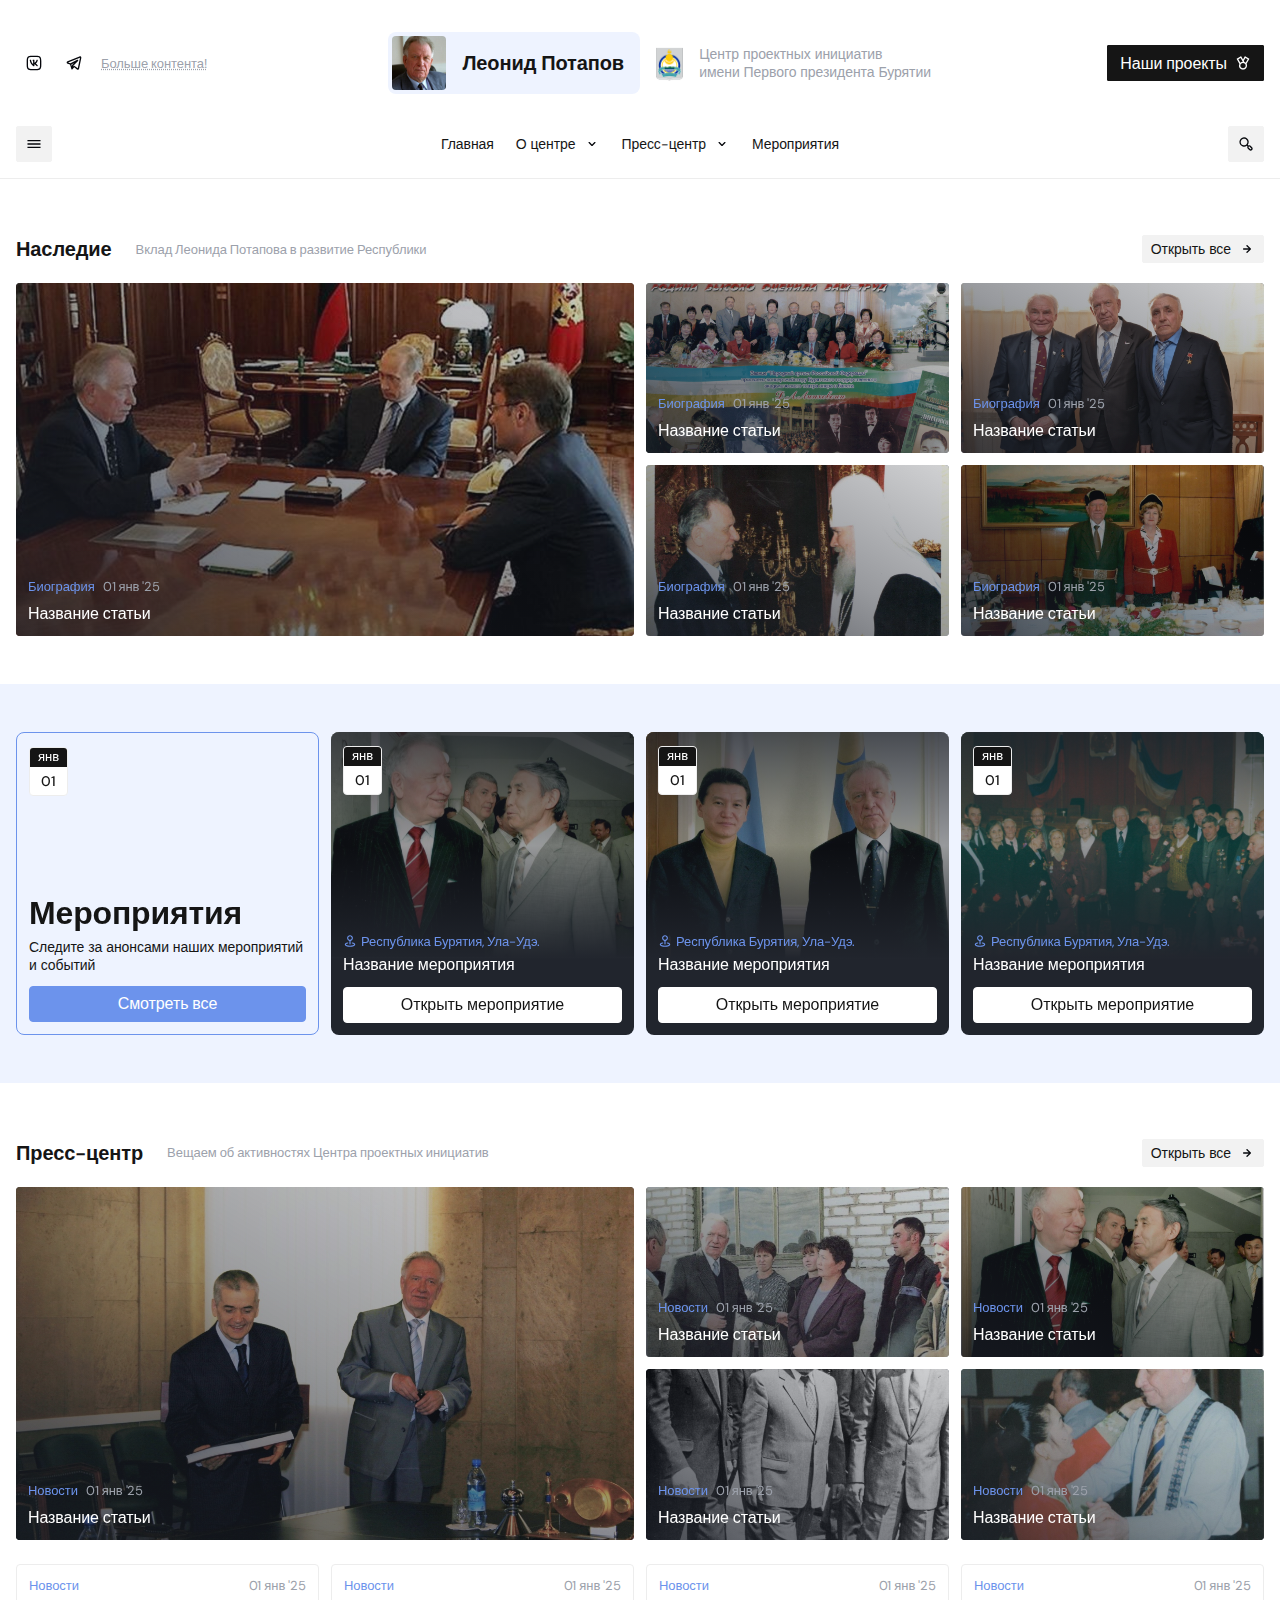
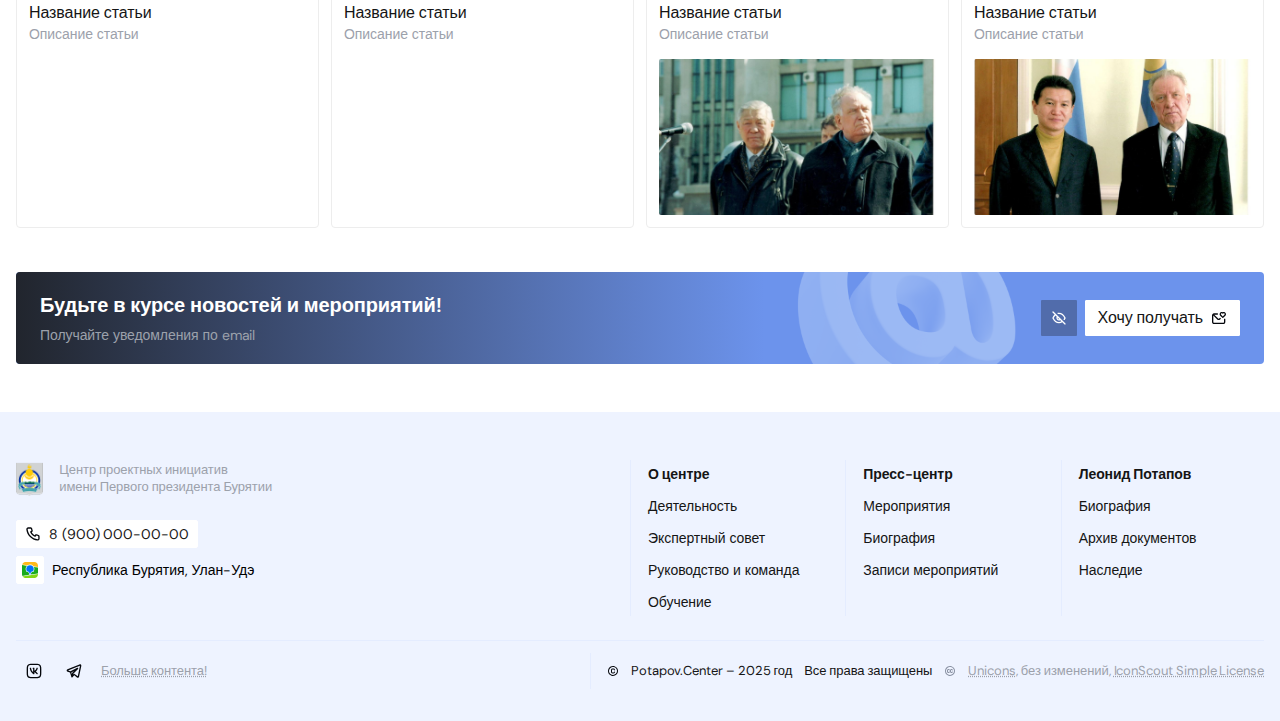
==== index.html @ 3d3df8d2 "Add all-events" ====
<!DOCTYPE html>
<html lang="ru">
<head>
	<meta charset="UTF-8">
	<meta name="viewport" content="width=device-width, initial-scale=1.0">
	<title>Potapov.center</title>

	<link rel="stylesheet" href="assets/css/root.css">
	<link rel="stylesheet" href="assets/css/normalize.css">
	<link rel="stylesheet" href="assets/css/ui.css">
	<link rel="stylesheet" href="assets/css/icons.css">
	<link rel="stylesheet" href="assets/css/header.css">
	<link rel="stylesheet" href="assets/css/footer.css">

	<link rel="stylesheet" href="assets/css/sections/article-cards.css">
	<link rel="stylesheet" href="assets/css/sections/event-cards.css">

	<link rel="preconnect" href="https://fonts.googleapis.com">
	<link rel="preconnect" href="https://fonts.gstatic.com" crossorigin>
	<link href="https://fonts.googleapis.com/css2?family=DM+Sans:ital,opsz,wght@0,9..40,100..1000;1,9..40,100..1000&display=swap" rel="stylesheet">
</head>
<body>
	<header class="main-header">
		<div class="main-header__content main-header-container">
			<div class="content-wrapper">
				<div class="social-buttons">
					<a href="#!" class="button is-style-transparent is-has-only-icon">
						<span class="icon" type="vk"></span>
					</a>
					<a href="#!" class="button is-style-transparent is-has-only-icon">
						<span class="icon" type="telegram"></span>
					</a>
					<a href="#!" class="button is-size-xs is-style-transparent social-buttons__more-content">Больше контента!</a>
				</div>
				<div class="main-logoes">
					<div class="main-logoes__potapov-block">
						<img src="./assets/images/res/avatar.jpg" alt="Леонид Потапов">
						<span>Леонид Потапов</span>
					</div>
					<img class="main-logoes__coat-buryatia" src="./assets/images/res/gerb-buryatia.png" alt="Герб Бурятии">
					<span class="main-logoes__site-name">Центр проектных инициатив<br/>имени Первого президента Бурятии</span>
				</div>
				<a href="#!" class="button is-style-accent">
					Наши проекты
					<span class="icon" type="award"></span>
				</a>
			</div>
		</div>
		<div class="main-header__nav main-header-container">
			<div class="content-wrapper">
				<div id="buttonToggleNav" class="button is-size-m is-style-secondary is-has-only-icon">
					<span class="icon" type="bars"></span>
					<span class="icon" type="multiply"></span>
				</div>
				<div class="main-nav">
					<nav>
						<ul class="main-nav__short-list">
							<li><a href="#!" class="button is-size-s is-style-transparent">Главная</a></li>
							<li>
								<a href="#!" class="button is-size-s is-style-transparent">О центре
									<span class="icon" type="down-arrow"></span>
								</a>
								<ul>
									<li><a href="#!" class="button is-size-s is-style-transparent">Деятельность</a></li>
									<li><a href="#!" class="button is-size-s is-style-transparent">История создания</a></li>
									<li><a href="#!" class="button is-size-s is-style-transparent">Экспертный совет</a></li>
									<li><a href="#!" class="button is-size-s is-style-transparent">Обучение</a></li>
								</ul>
							</li>
							<li>
								<a href="#!" class="button is-size-s is-style-transparent">Пресс-центр
									<span class="icon" type="down-arrow"></span>
								</a>
								<ul>
									<li><a href="#!" class="button is-size-s is-style-transparent">Мероприятия</a></li>
									<li><a href="#!" class="button is-size-s is-style-transparent">Биография</a></li>
									<li><a href="#!" class="button is-size-s is-style-transparent">Записи мероприятий</a></li>
								</ul>
							</li>
							<li><a href="#!" class="button is-size-s is-style-transparent">Мероприятия</a></li>
						</ul>
					</nav>
					<ul class="main-nav__full-list">
						<li><a href="#!" class="button is-size-s is-style-transparent">Главная</a></li>
						<li>
							<a href="#!" class="button is-size-s is-style-transparent">О центре</a>
							<ul>
								<li><a href="#!" class="button is-size-s is-style-transparent">Деятельность</a></li>
								<li><a href="#!" class="button is-size-s is-style-transparent">История создания</a></li>
								<li><a href="#!" class="button is-size-s is-style-transparent">Экспертный совет</a></li>
								<li><a href="#!" class="button is-size-s is-style-transparent">Обучение</a></li>
							</ul>
						</li>
						<li>
							<a href="#!" class="button is-size-s is-style-transparent">Пресс-центр</a>
							<ul>
								<li><a href="#!" class="button is-size-s is-style-transparent">Мероприятия</a></li>
								<li><a href="#!" class="button is-size-s is-style-transparent">Биография</a></li>
								<li><a href="#!" class="button is-size-s is-style-transparent">Записи мероприятий</a></li>
							</ul>
						</li>
						<li>
							<a href="#!" class="button is-size-s is-style-transparent">Леонид Потапов</a>
							<ul>
								<li><a href="#!" class="button is-size-s is-style-transparent">Биография</a></li>
								<li><a href="#!" class="button is-size-s is-style-transparent">Архив документов</a></li>
								<li><a href="#!" class="button is-size-s is-style-transparent">Наследие</a></li>
							</ul>
						</li>
				</div>
				<div class="button is-size-m is-style-secondary is-has-only-icon">
					<span class="icon" type="search"></span>
				</div>
			</div>
		</div>
	</header>
	<section class="section is-has-heading">
		<div class="content-wrapper">
			<div class="headings-block">
				<h2 class="text-heading">Наследие</h2>
				<div class="headings-block__subheadings">
					<span class="text-label is-size-xs">Вклад Леонида Потапова в развитие Республики</span>
				</div>
				<a href="#!" class="button is-style-secondary is-size-s">
					Открыть все
					<div class="icon" type="right-arrow"></div>
				</a>
			</div>
			<div class="article-cards-grid is-block-pinned">
				<div class="article-card is-style-pinned has-scale-animation">
					<img src="assets/images/examples/image001.jpg" class="article-card__cover" alt="example image">
					<div class="article-card__meta-data">
						<ul class="article-card__categories">
							<li><a href="#!" class="text-link">Биография</a></li>
						</ul>
						<time datetime="2025-01-01" class="text-label is-size-xs">01 янв '25</time>
					</div>
					<h3 class="article-card__heading"><a href="#!">Название статьи</a></h3>
				</div>
				<div class="article-card is-style-pinned has-scale-animation">
					<img src="assets/images/examples/image025.jpg" class="article-card__cover" alt="example image">
					<div class="article-card__meta-data">
						<ul class="article-card__categories">
							<li><a href="#!" class="text-link">Биография</a></li>
						</ul>
						<time datetime="2025-01-01" class="text-label is-size-xs">01 янв '25</time>
					</div>
					<h3 class="article-card__heading"><a href="#!">Название статьи</a></h3>
				</div>
				<div class="article-card is-style-pinned has-scale-animation">
					<img src="assets/images/examples/image013.jpg" class="article-card__cover" alt="example image">
					<div class="article-card__meta-data">
						<ul class="article-card__categories">
							<li><a href="#!" class="text-link">Биография</a></li>
						</ul>
						<time datetime="2025-01-01" class="text-label is-size-xs">01 янв '25</time>
					</div>
					<h3 class="article-card__heading"><a href="#!">Название статьи</a></h3>
				</div>
				<div class="article-card is-style-pinned has-scale-animation">
					<img src="assets/images/examples/image003.jpg" class="article-card__cover" alt="example image">
					<div class="article-card__meta-data">
						<ul class="article-card__categories">
							<li><a href="#!" class="text-link">Биография</a></li>
						</ul>
						<time datetime="2025-01-01" class="text-label is-size-xs">01 янв '25</time>
					</div>
					<h3 class="article-card__heading"><a href="#!">Название статьи</a></h3>
				</div>
				<div class="article-card is-style-pinned has-scale-animation">
					<img src="assets/images/examples/image007.jpg" class="article-card__cover" alt="example image">
					<div class="article-card__meta-data">
						<ul class="article-card__categories">
							<li><a href="#!" class="text-link">Биография</a></li>
						</ul>
						<time datetime="2025-01-01" class="text-label is-size-xs">01 янв '25</time>
					</div>
					<h3 class="article-card__heading"><a href="#!">Название статьи</a></h3>
				</div>
			</div>
		</div>
	</section>
	<section id="event-cards" class="section is-color-hilight">
		<div class="content-wrapper">
			<a href="#!" class="event-card is-all-events-card has-scale-animation">
				<div class="event-card__header">
					<div class="event-card__calender">
						<div class="event-card-calender__mounth">янв</div>
						<div class="event-card-calender__day-block">
							<span class="event-card-calender__day">01</span>
							<!-- <div class="event-card-calender__year">2024</div> -->
						</div>
					</div>
				</div>
				<div class="event-card__description">
					<h3 class="event-card__heading">Мероприятия</h3>
					<span class="text-label">Следите за анонсами наших мероприятий и событий</span>
				</div>
				<span class="button is-style-accent-hightlight">Смотреть все</span>
			</a>
			<a href="#!" class="event-card has-scale-animation">
				<div class="event-card__header">
					<div class="event-card__calender">
						<div class="event-card-calender__mounth">янв</div>
						<div class="event-card-calender__day-block">
							<span class="event-card-calender__day">01</span>
							<!-- <div class="event-card-calender__year">2024</div> -->
						</div>
					</div>
				</div>
				<div class="event-card__description">
					<div class="event-card__status">
						<span class="icon is-color-blue" type="location"></span>
						<span class="text-link is-no-hover">Республика Бурятия, Ула-Удэ.</span>
					</div>
					<h3 class="event-card__heading">Название мероприятия</h3>
				</div>
				<span class="button">Открыть мероприятие</span>
				<img src="assets/images/examples/image017.jpg" alt="" class="event-card__cover">
			</a>
			<a href="#!" class="event-card has-scale-animation">
				<div class="event-card__header">
					<div class="event-card__calender">
						<div class="event-card-calender__mounth">янв</div>
						<div class="event-card-calender__day-block">
							<span class="event-card-calender__day">01</span>
							<!-- <div class="event-card-calender__year">2024</div> -->
						</div>
					</div>
				</div>
				<div class="event-card__description">
					<div class="event-card__status">
						<span class="icon is-color-blue" type="location"></span>
						<span class="text-link is-no-hover">Республика Бурятия, Ула-Удэ.</span>
					</div>
					<h3 class="event-card__heading">Название мероприятия</h3>
				</div>
				<span class="button">Открыть мероприятие</span>
				<img src="assets/images/examples/image023.jpg" alt="" class="event-card__cover">
			</a>
			<a href="#!" class="event-card has-scale-animation">
				<div class="event-card__header">
					<div class="event-card__calender">
						<div class="event-card-calender__mounth">янв</div>
						<div class="event-card-calender__day-block">
							<span class="event-card-calender__day">01</span>
							<!-- <div class="event-card-calender__year">2024</div> -->
						</div>
					</div>
				</div>
				<div class="event-card__description">
					<div class="event-card__status">
						<span class="icon is-color-blue" type="location"></span>
						<span class="text-link is-no-hover">Республика Бурятия, Ула-Удэ.</span>
					</div>
					<h3 class="event-card__heading">Название мероприятия</h3>
				</div>
				<span class="button">Открыть мероприятие</span>
				<img src="assets/images/examples/image019.jpg" alt="" class="event-card__cover">
			</a>
		</div>
	</section>
	<section class="section is-has-heading">
		<div class="content-wrapper">
			<div class="headings-block">
				<h2 class="text-heading">Пресс-центр</h2>
				<div class="headings-block__subheadings">
					<span class="text-label is-size-xs">Вещаем об активностях Центра проектных инициатив</span>
				</div>
				<a href="#!" class="button is-style-secondary is-size-s">
					Открыть все
					<div class="icon" type="right-arrow"></div>
				</a>
			</div>
			<div class="article-cards-grid is-block-pinned">
				<div class="article-card is-style-pinned has-scale-animation">
					<img src="assets/images/examples/image009.jpg" class="article-card__cover" alt="example image">
					<div class="article-card__meta-data">
						<ul class="article-card__categories">
							<li><a href="#!" class="text-link">Новости</a></li>
						</ul>
						<time datetime="2025-01-01" class="text-label is-size-xs">01 янв '25</time>
					</div>
					<h3 class="article-card__heading"><a href="#!">Название статьи</a></h3>
				</div>
				<div class="article-card is-style-pinned has-scale-animation">
					<img src="assets/images/examples/image035.jpg" class="article-card__cover" alt="example image">
					<div class="article-card__meta-data">
						<ul class="article-card__categories">
							<li><a href="#!" class="text-link">Новости</a></li>
						</ul>
						<time datetime="2025-01-01" class="text-label is-size-xs">01 янв '25</time>
					</div>
					<h3 class="article-card__heading"><a href="#!">Название статьи</a></h3>
				</div>
				<div class="article-card is-style-pinned has-scale-animation">
					<img src="assets/images/examples/image017.jpg" class="article-card__cover" alt="example image">
					<div class="article-card__meta-data">
						<ul class="article-card__categories">
							<li><a href="#!" class="text-link">Новости</a></li>
						</ul>
						<time datetime="2025-01-01" class="text-label is-size-xs">01 янв '25</time>
					</div>
					<h3 class="article-card__heading"><a href="#!">Название статьи</a></h3>
				</div>
				<div class="article-card is-style-pinned has-scale-animation">
					<img src="assets/images/examples/image045.jpg" class="article-card__cover" alt="example image">
					<div class="article-card__meta-data">
						<ul class="article-card__categories">
							<li><a href="#!" class="text-link">Новости</a></li>
						</ul>
						<time datetime="2025-01-01" class="text-label is-size-xs">01 янв '25</time>
					</div>
					<h3 class="article-card__heading"><a href="#!">Название статьи</a></h3>
				</div>
				<div class="article-card is-style-pinned has-scale-animation">
					<img src="assets/images/examples/image037.jpg" class="article-card__cover" alt="example image">
					<div class="article-card__meta-data">
						<ul class="article-card__categories">
							<li><a href="#!" class="text-link">Новости</a></li>
						</ul>
						<time datetime="2025-01-01" class="text-label is-size-xs">01 янв '25</time>
					</div>
					<h3 class="article-card__heading"><a href="#!">Название статьи</a></h3>
				</div>
			</div>
			<div class="article-cards-grid is-block-other">
				<div class="article-card has-scale-animation">
					<div class="article-card__meta-data">
						<ul class="article-card__categories">
							<li><a href="#!" class="text-link">Новости</a></li>
						</ul>
						<time datetime="2025-01-01" class="text-label is-size-xs">01 янв '25</time>
					</div>
					<div class="article-card__description-block">
						<h3 class="article-card__heading"><a href="#!">Название статьи</a></h3>
						<p class="text-label">Описание статьи</p>
					</div>
				</div>
				<div class="article-card has-scale-animation">
					<div class="article-card__meta-data">
						<ul class="article-card__categories">
							<li><a href="#!" class="text-link">Новости</a></li>
						</ul>
						<time datetime="2025-01-01" class="text-label is-size-xs">01 янв '25</time>
					</div>
					<div class="article-card__description-block">
						<h3 class="article-card__heading"><a href="#!">Название статьи</a></h3>
						<p class="text-label">Описание статьи</p>
					</div>
				</div>
				<div class="article-card has-scale-animation">
					<div class="article-card__meta-data">
						<ul class="article-card__categories">
							<li><a href="#!" class="text-link">Новости</a></li>
						</ul>
						<time datetime="2025-01-01" class="text-label is-size-xs">01 янв '25</time>
					</div>
					<div class="article-card__description-block">
						<h3 class="article-card__heading"><a href="#!">Название статьи</a></h3>
						<p class="text-label">Описание статьи</p>
					</div>
					<img src="assets/images/examples/image016.jpg" class="article-card__cover" alt="example image">
				</div>
				<div class="article-card has-scale-animation">
					<div class="article-card__meta-data">
						<ul class="article-card__categories">
							<li><a href="#!" class="text-link">Новости</a></li>
						</ul>
						<time datetime="2025-01-01" class="text-label is-size-xs">01 янв '25</time>
					</div>
					<div class="article-card__description-block">
						<h3 class="article-card__heading"><a href="#!">Название статьи</a></h3>
						<p class="text-label">Описание статьи</p>
					</div>
					<img src="assets/images/examples/image023.jpg" class="article-card__cover" alt="example image">
				</div>
			</div>
			<div class="mailing-block">
				<div class="mailing-block__description">
					<span class="text-heading">Будьте в курсе новостей и мероприятий!</span>
					<span class="text-label">Получайте уведомления по email</span>
				</div>
				<div class="mailing-block__buttons-list">
					<div id="buttonHideMailingBlock" class="button is-style-oncolored is-has-only-icon">
						<span class="icon" type="eye-slash"></span>
					</div>
					<a href="#1" class="button">
						Хочу получать
						<span class="icon" type="like-mail"></span>
					</a>
				</div>
			</div>
		</div>
	</section>
	<footer class="main-footer">
		<div class="content-wrapper">
			<div class="main-footer__content">
				<div class="main-footer-content__about">
					<div class="main-logoes">
						<img class="main-logoes__coat-buryatia" src="./assets/images/res/gerb-buryatia.png" alt="Герб Бурятии">
						<span class="main-logoes__site-name">Центр проектных инициатив<br/>имени Первого президента Бурятии</span>
					</div>
					<div class="main-footer__contacts">
						<a href="tel:+79000000000" class="button is-size-s">
							<span class="icon" type="call"></span>
							8 (900) 000-00-00
						</a>
						<div class="main-footer-contacts__place">
							<a href="#!" class="button is-size-s is-has-only-icon">
								<span class="icon is-not-colored" type="2gis"></span>
							</a>
							<span>Республика Бурятия, Улан-Удэ</span>
						</div>
					</div>
				</div>
				<ul class="main-nav__full-list">
					<li>
						<a href="#!" class="button is-size-s is-style-transparent">О центре</a>
						<ul>
							<li><a href="#!" class="button is-size-s is-style-transparent">Деятельность</a></li>
							<li><a href="#!" class="button is-size-s is-style-transparent">Экспертный совет</a></li>
							<li><a href="#!" class="button is-size-s is-style-transparent">Руководство и команда</a></li>
							<li><a href="#!" class="button is-size-s is-style-transparent">Обучение</a></li>
						</ul>
					</li>
					<li>
						<a href="#!" class="button is-size-s is-style-transparent">Пресс-центр</a>
						<ul>
							<li><a href="#!" class="button is-size-s is-style-transparent">Мероприятия</a></li>
							<li><a href="#!" class="button is-size-s is-style-transparent">Биография</a></li>
							<li><a href="#!" class="button is-size-s is-style-transparent">Записи мероприятий</a></li>
						</ul>
					</li>
					<li>
						<a href="#!" class="button is-size-s is-style-transparent">Леонид Потапов</a>
						<ul>
							<li><a href="#!" class="button is-size-s is-style-transparent">Биография</a></li>
							<li><a href="#!" class="button is-size-s is-style-transparent">Архив документов</a></li>
							<li><a href="#!" class="button is-size-s is-style-transparent">Наследие</a></li>
						</ul>
					</li>
				</ul>
			</div>
			<div class="main-footer__copyright">
				<div class="social-buttons">
					<a href="#!" class="button is-style-transparent is-has-only-icon">
						<span class="icon" type="vk"></span>
					</a>
					<a href="#!" class="button is-style-transparent is-has-only-icon">
						<span class="icon" type="telegram"></span>
					</a>
					<a href="#!" class="button is-size-xs is-style-transparent social-buttons__more-content">Больше контента!</a>
				</div>
				<div class="copyright">
					<span class="icon" type="copyright"></span>
					<span class="copyright__label">Potapov.Center – 2025 год</span>
					<span class="copyright__label">Все права защищены</span>
					<span class="icon is-color-grey" type="creative-commons"></span>
					<p class="copyright__label is-color-grey"><a href="https://iconscout.com/unicons/free-line-icons" target="_blank">Unicons</a>, без изменений, <a href="https://iconscout.com/licenses#simple_license" target="_blank">IconScout Simple License</a></p>
				</div>
			</div>
		</div>
	</footer>

	<script src="assets/js/main-nav.js"></script>
</body>
</html>
---- assets/css/root.css ----
:root {

	/* Размеры и отступы */

	--font-name: "DM Sans", sans-serif;
	--font-letter-spacing: -0.005em;
	--font-size-content-xs: 13px;
	--font-size-content-s: 14px;
	--font-size-content-m: 15px;
	--font-size-content-l: 16px;
	--font-size-heading-s: 20px;
	--font-size-heading-m: 24px;
	--font-size-heading-l: 32px;

	--header-height: 178px;
	--spacing-block: 48px;
	--spacing-article: 16px;

	--max-width-content-wrapper: 1280px;
	--content-area-padding: 16px;
	--column-count: 12;
	--space-column-gap: 12px;
	--space-column-plus-gap: calc((var(--max-width-content-wrapper) + var(--space-column-gap)) / var(--column-count));
	--space-column: calc(var(--space-column-plus-gap) - var(--space-column-gap));
	--space-column-2: calc((var(--space-column-plus-gap)) * 2 - var(--space-column-gap));
	--space-column-3: calc((var(--space-column-plus-gap)) * 3 - var(--space-column-gap));
	--space-column-4: calc((var(--space-column-plus-gap)) * 4 - var(--space-column-gap));
	--space-column-6: calc((var(--space-column-plus-gap)) * 6 - var(--space-column-gap));

	--border-radius-button-s: 1px;
	--border-radius-button-m: 2px;
	--border-radius-card-s: 4px;
	--border-radius-card-m: 8px;
	--border-radius-card-l: 16px;

	/* Цвета */

	--color-elem-primary: #151515;
	--color-elem-primary-30p: #1515154D;
	--color-elem-secondary: #9CA1AB;
	--color-elem-hightlight: #6C93EC;
	--color-elem-hightlight-text: #587DD4;
	--color-elem-hightlight-ease: #647FBC;
	--color-elem-hightlight-alt: #ED6F6F;
	--color-bg-primary: #FFFFFF;
	--color-bg-secondary: #F2F2F2;
	--color-bg-hightlight: #EEF3FF;
	--color-bg-hightlight-alt: #FFEEEE;
	--color-bg-hightlight-light: #48505F;
	--color-bg-hightlight-light-ease: #384051;
	--color-bg-hightlight-dark: #21252D;
	--color-bg-accent: var(--color-elem-primary);
	--color-border-primary: #EDEDED;
	--color-border-hightlight: #E4ECFF;

	--gradient-article-dark: linear-gradient(to bottom left, #1A1E2733, #1A1E2773, #1A1E27CC);
	--gradient-event-dark: linear-gradient(to top, var(--color-bg-hightlight-dark), #1A1E2773, #1A1E27CC);

	/* Transition times */
	--transition-m: 150ms;

}
---- assets/css/ui.css ----
/* Blocks, sections and containers */

.section {
	padding: var(--spacing-block) 0;
}

.section.is-color-hilight {
	background-color: var(--color-bg-hightlight);
}

.content-wrapper {
	box-sizing: border-box;
	max-width: var(--max-width-content-wrapper);
	padding: 0 var(--content-area-padding);
	margin: 0 auto;
}

.section .content-wrapper {
	display: flex;
	flex-direction: column;
	gap: 12px;
}


/* Animations */

.has-scale-animation {
	transition: var(--transition-m);
}

.has-scale-animation:hover,
.has-scale-animation:active {
	transform: scale(101%);
}


/* Text elements */

.text-label {
	color: var(--color-elem-secondary);
	font-size: var(--font-size-content-s);
	letter-spacing: var(--font-letter-spacing);
}

.text-label.is-size-xs {
	font-size: var(--font-size-content-xs);
}

.text-heading {
	color: var(--color-elem-primary);
	font-weight: 600;
	font-size: var(--font-size-heading-s);
	letter-spacing: var(--font-letter-spacing);
}

.text-link {
	color: var(--color-elem-hightlight);
	font-size: var(--font-size-content-xs);
	letter-spacing: var(--font-letter-spacing);
	text-decoration: none;
	transition: var(--transition-m);
}

.text-link:not(.is-no-hover):hover,
.text-link:not(.is-no-hover):active {
	color: var(--color-elem-hightlight-text);
}


/* Buttons */

.button {
	--button-color-bg: var(--color-bg-primary);
	--button-color-text: var(--color-elem-primary);
	--button-color-border: var(--color-bg-primary);
	--button-font-size: var(--font-size-content-l);
	--button-height: 36px;
	--button-padding-gutter: 12px;

	cursor: pointer;
	box-sizing: border-box;
	display: inline-flex;
	align-items: center;
	gap: 8px;
	width: fit-content;
	height: var(--button-height);
	padding: 0 var(--button-padding-gutter);
	color: var(--button-color-text);
	background: var(--button-color-bg);
	border: 1px solid var(--button-color-border);
	border-radius: var(--border-radius-button-s);
	font-size: var(--button-font-size);
	text-decoration: none;
	white-space: nowrap;
	letter-spacing: var(--font-letter-spacing);
	transition: var(--transition-m);
}

.button:hover {
	filter: brightness(97.5%);
}

.button:active {
	filter: brightness(96.5%);
}

.button.is-size-m {
	--button-height: 36px;
	--button-padding-gutter: 12px;
	--button-font-size: var(--font-size-content-l);
	gap: 8px;
	border-radius: var(--border-radius-button-m);
}

.button.is-size-s {
	--button-height: 28px;
	--button-padding-gutter: 8px;
	--button-font-size: var(--font-size-content-s);
	gap: 8px;
	border-radius: var(--border-radius-button-m);
}

.button.is-size-xs {
	--button-height: 20px;
	--button-padding-gutter: 4px;
	--button-font-size: var(--font-size-content-xs);
	gap: 4px;
	border-radius: var(--border-radius-button-m);
}

.buttonis-size-m .icon {
	height: 18px;
}

.buttonis-size-s .icon {
	height: 16px;
}

.buttonis-size-xs .icon {
	height: 12px;
}

.button.is-has-only-icon {
	justify-content: center;
	width: var(--button-height);
	--button-padding-gutter: 0px;
}

.button.is-style-primary {
	--button-color-bg: var(--color-bg-primary);
	--button-color-text: var(--color-elem-primary);
	--button-color-border: var(--color-bg-primary);
}

.button.is-style-primary-hightlight {
	--button-color-bg: var(--color-bg-hightlight);
	--button-color-text: var(--color-elem-hightlight);
	--button-color-border: var(--color-bg-hightlight);
}

.button.is-style-secondary {
	--button-color-bg: var(--color-bg-secondary);
	--button-color-text: var(--color-elem-primary);
	--button-color-border: var(--color-bg-secondary);
}

.button.is-style-accent {
	--button-color-bg: var(--color-bg-accent);
	--button-color-text: var(--color-bg-primary);
	--button-color-border: var(--color-bg-accent);
}

.button.is-style-accent-hightlight {
	--button-color-bg: var(--color-elem-hightlight);
	--button-color-text: var(--color-bg-primary);
	--button-color-border: var(--color-elem-hightlight);
}

.button.is-style-oncolored {
	--button-color-bg: var(--color-elem-primary-30p);
	--button-color-text: var(--color-bg-primary);
	--button-color-border: transparent;
}

.button.is-style-bordered-primary {
	--button-color-bg: transparent;
	--button-color-text: var(--color-elem-primary);
	--button-color-border: var(--color-elem-primary);
}

.button.is-style-bordered-primary:hover,
.button.is-style-bordered-primary:active {
	--button-color-text: var(--color-bg-primary);
	--button-color-bg: var(--color-elem-primary);
}

.button.is-style-bordered-primary-alt {
	--button-color-bg: transparent;
	--button-color-text: var(--color-bg-primary);
	--button-color-border: var(--color-bg-primary);
}

.button.is-style-bordered-primary-alt:hover,
.button.is-style-bordered-primary-alt:active {
	--button-color-text: var(--color-elem-primary);
	--button-color-bg: var(--color-bg-primary);
}

.button.is-style-bordered-secondary {
	--button-color-bg: transparent;
	--button-color-text: var(--color-elem-secondary);
	--button-color-border: var(--color-elem-secondary);
}

.button.is-style-bordered-secondary:hover,
.button.is-style-bordered-secondary:active {
	--button-color-text: var(--color-bg-primary);
	--button-color-bg: var(--color-elem-secondary);
}

.button.is-style-transparent {
	--button-color-bg: transparent;
	--button-color-text: var(--color-elem-primary);
	--button-color-border: transparent;
}

.button.is-style-transparent:hover {
	backdrop-filter: brightness(97.5%);
}

.button.is-style-transparent:active {
	backdrop-filter: brightness(95%);
}

.button.is-style-accent .icon,
.button.is-style-accent-hightlight .icon,
.button.is-style-bordered-primary-alt .icon,
.button.is-style-oncolored .icon {
	filter: brightness(1000);
}

.button.is-style-primary-hightlight .icon {
	filter: none;
}


/* Social buttons */

.social-buttons {
	display: flex;
	gap: 4px;
	align-items: center;
}

.button.social-buttons__more-content {
	--button-color-text: var(--color-elem-secondary);
	text-decoration: underline dotted;
}


/* Navigation */

.main-nav__short-list {
	display: flex;
	gap: 4px;
}

.main-nav__short-list li {
	list-style-type: none;
}

.main-nav__short-list > li {
	position: relative;
	padding: 4px 0;
}

.main-nav__short-list > li > ul {
	position: absolute;
	top: 36px;
	left: 50%;
	transform: translate(-50%);
	padding: 8px;
	background-color: var(--color-bg-primary);
	border: 1px solid var(--color-border-primary);
	border-radius: var(--border-radius-button-m);
}

.main-nav__short-list > li:not(:hover) > ul {
	display: none;
}

.main-nav__full-list {
	display: flex;
	gap: 12px;
}

.main-nav__full-list li {
	list-style-type: none;
}

.main-nav__full-list > li {
	box-sizing: border-box;
	width: var(--space-column-2);
	display: flex;
	flex-direction: column;
	gap: 4px;
	padding: 0 8px;
	border-left: 1px solid var(--color-border-hightlight);
}

.main-nav__full-list > li > a {
	font-weight: 600;
}

.main-nav__full-list > li > ul {
	display: flex;
	flex-direction: column;
	gap: 4px;
}


/* Headings element */

.headings-block {
	padding: 8px 0;
}

.headings-block,
.headings-block__subheadings {
	display: flex;
	align-items: center;
	justify-content: space-between;
	gap: 24px;
}

.headings-block__subheadings {
	margin-right: auto;
}
---- assets/css/icons.css ----
.icon {
	display: inline-block;
	height: 16px;
	aspect-ratio: 1/1;
	background-size: contain;
}

.icon[type="archive"] 						{ background-image: url("../images/icons/archive.svg"); }
.icon[type="2gis"]								{ background-image: url("../images/icons/2gis.svg"); }
.icon[type="award"] 							{ background-image: url("../images/icons/award.svg"); }
.icon[type="badge"] 							{ background-image: url("../images/icons/badge.svg"); }
.icon[type="bank"] 								{ background-image: url("../images/icons/bank.svg"); }
.icon[type="bars"] 								{ background-image: url("../images/icons/bars.svg"); }
.icon[type="bookmark-in-book"] 		{ background-image: url("../images/icons/bookmark-in-book.svg"); }
.icon[type="calender"] 						{ background-image: url("../images/icons/calender.svg"); }
.icon[type="call"] 								{ background-image: url("../images/icons/call.svg"); }
.icon[type="chat"] 								{ background-image: url("../images/icons/chat.svg"); }
.icon[type="check"] 							{ background-image: url("../images/icons/check.svg"); }
.icon[type="copyright"] 					{ background-image: url("../images/icons/copyright.svg"); }
.icon[type="creative-commons"] 		{ background-image: url("../images/icons/creative-commons.svg"); }
.icon[type="down-arrow"] 					{ background-image: url("../images/icons/down-arrow.svg"); }
.icon[type="eye-slash"] 					{ background-image: url("../images/icons/eye-slash.svg"); }
.icon[type="left-angle"] 					{ background-image: url("../images/icons/left-angle.svg"); }
.icon[type="left-arrow"] 					{ background-image: url("../images/icons/left-arrow.svg"); }
.icon[type="like-mail"] 					{ background-image: url("../images/icons/like-mail.svg"); }
.icon[type="location"] 						{ background-image: url("../images/icons/location.svg"); }
.icon[type="medal"] 							{ background-image: url("../images/icons/medal.svg"); }
.icon[type="multiply"] 						{ background-image: url("../images/icons/multiply.svg"); }
.icon[type="plus-square"] 				{ background-image: url("../images/icons/plus-square.svg"); }
.icon[type="plus"] 								{ background-image: url("../images/icons/plus.svg"); }
.icon[type="quote"] 							{ background-image: url("../images/icons/quote.svg"); }
.icon[type="reply"] 							{ background-image: url("../images/icons/reply.svg"); }
.icon[type="right-angle-alt"] 		{ background-image: url("../images/icons/right-angle-alt.svg"); }
.icon[type="right-angle"] 				{ background-image: url("../images/icons/right-angle.svg"); }
.icon[type="right-arrow-alt"] 		{ background-image: url("../images/icons/right-arrow-alt.svg"); }
.icon[type="right-arrow"] 				{ background-image: url("../images/icons/right-arrow.svg"); }
.icon[type="search"]							{ background-image: url("../images/icons/search.svg"); }
.icon[type="stopwatch"] 					{ background-image: url("../images/icons/stopwatch.svg"); }
.icon[type="telegram"] 						{ background-image: url("../images/icons/telegram.svg"); }
.icon[type="vk"] 									{ background-image: url("../images/icons/vk.svg"); }

.icon:not(.is-color-blue) {
	filter: brightness(5%);
}

.icon.is-color-white {
	filter: brightness(14);
}

.icon.is-color-grey {
	filter: brightness(100%) grayscale(80%);
}

.icon.is-not-colored {
	filter: none;
}
---- assets/css/header.css ----
.main-header {
	display: contents;
}

.main-header-container {
	padding: 16px 0;
}

.main-header__nav {
	position: sticky;
	top: 0;
	z-index: 999;
	border-bottom: 1px solid var(--color-border-primary);
	background-color: var(--color-bg-primary);
}

.main-header__nav .content-wrapper {
	display: flex;
	justify-content: space-between;
	gap: 4px;
}

.main-header__nav.is-opened .icon[type="bars"] { 
	display: none;
}
.main-header__nav:not(.is-opened) .icon[type="multiply"] { 
	display: none; 
}

.main-header__nav:not(.is-opened) .main-nav .main-nav__full-list {
	display: none;
}

.main-header__nav.is-opened .main-nav .main-nav__short-list {
	display: none;
}

.main-header__nav .main-nav .main-nav__full-list {
	padding: 4px 0;
}

.main-header__nav .main-nav .main-nav__full-list li:first-child {
	border-left: none;
}

.main-header__content {
	padding: 32px 0 16px 0;
}

.main-header__content .content-wrapper {
	display: flex;
	justify-content: space-between;
	align-items: center;
}

.main-logoes {
	display: flex;
	justify-content: center;
	align-items: center;
	gap: 16px;
}

.main-logoes__potapov-block {
	display: flex;
	justify-content: center;
	align-items: center;
	gap: 16px;
	padding: 4px 16px 4px 4px;
	background-color: var(--color-bg-hightlight);
	border-radius: var(--border-radius-card-m);
}

.main-logoes__potapov-block img {
	width: 54px;
	aspect-ratio: 1/1;
	border-radius: var(--border-radius-card-s);
}

.main-logoes__potapov-block span {
	font-size: var(--font-size-heading-s);
	letter-spacing: var(--font-letter-spacing);
	font-weight: 600;
	color: var(--color-elem-primary);
}

.main-logoes__coat-buryatia {
	display: block;
	margin-top: 2px;
	height: 34px;
}

.main-logoes__site-name {
	font-size: var(--font-size-content-s);
	letter-spacing: var(--font-letter-spacing);
	font-weight: 400;
	color: var(--color-elem-secondary);
}
---- assets/css/footer.css ----
.main-footer {
	position: sticky;
  top: 100vh;
	padding: var(--spacing-block) 0 32px 0;
	background-color: var(--color-bg-hightlight);
}

.main-footer .content-wrapper {
	display: flex;
	flex-direction: column;
	gap: 24px;
}

.main-footer__content {
	display: flex;
	justify-content: space-between;
}

.main-footer-content__about {
	display: flex;
	flex-direction: column;
	gap: 24px;
}

.main-footer .main-logoes__site-name {
	font-size: var(--font-size-content-xs);
}

.main-footer__contacts {
	display: flex;
	flex-direction: column;
	gap: 8px;
}

.main-footer-contacts__place {
	display: flex;
	gap: 8px;
	align-items: center;
	font-size: var(--font-size-content-s);
}

/* Copyright block */

.main-footer__copyright {
	display: flex;
	justify-content: space-between;
	gap: 16px;
	padding-top: 12px;
	border-top: 1px solid var(--color-border-hightlight);
}

.copyright {
	box-sizing: border-box;
	min-width: var(--space-column-6);
	display: flex;
	align-items: center;
	gap: 12px;
	padding-left: 16px;
	border-left: 1px solid var(--color-border-hightlight);
}

.copyright .icon {
	height: 12px;
}

.copyright__label {
	color: var(--color-elem-primary);
	font-size: var(--font-size-content-xs);
	font-weight: 400;
	letter-spacing: var(--font-letter-spacing);
}

.copyright__label.is-color-grey {
	color: var(--color-elem-secondary);
}

.copyright__label a {
	color: inherit;
	text-decoration: underline dotted;
}
---- assets/css/sections/article-cards.css ----
.article-cards-grid {
	display: grid;
	grid-template-columns: repeat(4, 1fr);
	gap: var(--space-column-gap);
}

.article-card {
	box-sizing: border-box;
	display: flex;
	flex-direction: column;
	gap: 8px;
	padding: 12px;
	position: relative;
	width: 100%;
	border: 1px solid var(--color-border-primary);
	border-radius: var(--border-radius-card-s);
	overflow: hidden;
}

.article-card__description-block {
	display: flex;
	flex-direction: column;
	gap: 2px;
}

.article-card__heading {
	color: var(--color-elem-primary);
	font-size: var(--font-size-content-l);
	font-weight: 400;
	letter-spacing: var(--font-letter-spacing);
}

.article-card__heading a {
	color: inherit;
	text-decoration: none;

}
.article-card__heading a::before {
	content: "";
	position: absolute;
	left: 0;
	top: 0;
	z-index: 2;
	display: block;
	width: 100%;
	height: 100%;
}

.article-card__cover {
	display: block;
	margin-top: 8px;
	width: 100%;
	aspect-ratio: 16/9;
	object-fit: cover;
	border-radius: var(--border-radius-button-m);
}

.article-card__meta-data {
	display: flex;
	justify-content: space-between;
	align-items: center;
	gap: 8px;
}

.article-card__categories {
	display: flex;
	flex-wrap: nowrap;
	gap: 4px;
	max-width: calc(100% - 70px);
	overflow: hidden;
}

.article-card__categories li {
	display: inherit;
	list-style-type: none;
}

.article-card__categories li:not(:first-child)::before {
	content: "·";
	color: var(--color-elem-hightlight);
	font-size: var(--font-size-content-xs);
	letter-spacing: var(--font-letter-spacing);
	margin-right: 4px;
}


/* Pinned style for cards */

.article-card.is-style-pinned {
	justify-content: flex-end;
	aspect-ratio: 16/9;
	border: none;
	background-color: var(--color-bg-hightlight-light);
}

.article-cards-grid.is-block-pinned .article-card.is-style-pinned:first-of-type {
	grid-column: 1 / 3;
	grid-row: 1 / 3;
	aspect-ratio: initial;
	height: 100%;
}

.article-card.is-style-pinned::after {
	content: "";
	position: absolute;
	z-index: 1;
	left: 0;
	top: 0;
	width: 100%;
	height: 100%;
	background: var(--gradient-article-dark);
}

.article-card.is-style-pinned .article-card__cover {
	display: block;
	margin-top: 0;
	position: absolute;
	left: 0;
	top: 0;
	aspect-ratio: initial;
	width: 100%;
	height: 100%;
	object-fit: cover;
}

.article-card.is-style-pinned .article-card__heading {
	z-index: 3;
	color: var(--color-bg-primary);
}

.article-card.is-style-pinned .article-card__meta-data {
	z-index: 4;
	justify-content: flex-start;
}


/* Other cards block */

.article-cards-grid.is-block-other {
	padding-top: 12px;
}


/* Mailing banner */

.mailing-block {
	position: relative;
	display: flex;
	justify-content: space-between;
	align-items: center;
	gap: 24px;
	margin-top: 32px;
	padding: 20px 24px;
	border-radius: var(--border-radius-card-s);
	overflow: hidden;

	background-color: var(--color-elem-hightlight);
	background-image: url("../../images/res/at-dynamic-clay.png");
	background-size: 280px;
	background-repeat: no-repeat;
	background-position: center right 220px;
	background-blend-mode: soft-light;
}

.mailing-block::before {
	content: "";
	position: absolute;
	left: 0;
	top: 0;
	width: calc(100% - 500px);
	height: 100%;
	z-index: 1;
	background: linear-gradient(to right, var(--color-bg-hightlight-dark), #6C93ECFF);
}

.mailing-block__description {
	z-index: 3;
	display: flex;
	flex-direction: column;
	gap: 8px;
}

.mailing-block__description .text-heading {
	color: var(--color-bg-primary)
}

.mailing-block__buttons-list {
	z-index: 3;
	display: flex;
	align-items: center;
	gap: 8px;
}

.mailing-block__bg-3d-icon {
	display: block;
	position: absolute;
	top: -120px;
	right: 232px;
	width: 280px;
	aspect-ratio: 1/1;

}
---- assets/css/sections/event-cards.css ----
#event-cards .content-wrapper {
	display: grid;
	grid-template-columns: repeat(4, 1fr);
	gap: var(--space-column-gap);
}

.event-card {
	position: relative;
	box-sizing: border-box;
	display: flex;
	flex-direction: column;
	justify-content: flex-end;
	gap: 12px;
	padding: 12px;
	aspect-ratio: 1/1;
	border-radius: var(--border-radius-card-m);
	overflow: hidden;
	background: var(--color-bg-hightlight-dark);
	text-decoration: none;
}

.event-card:not(.is-all-events-card)::after {
	content: "";
	position: absolute;
	top: 0;
	left: 0;
	z-index: 2;
	width: 100%;
	aspect-ratio: 4/3;
	background: var(--gradient-event-dark);
}

.event-card__description {
	display: flex;
	flex-direction: column;
	gap: 4px;
}

.event-card__heading {
	position: relative;
	z-index: 3;
	color: var(--color-bg-primary);
	font-size: var(--font-size-content-l);
	font-weight: 400;
	letter-spacing: var(--font-letter-spacing);
}

.event-card__cover {
	display: block;
	position: absolute;
	left: 0;
	top: 0;
	width: 100%;
	z-index: 1;
	aspect-ratio: 4/3;
	object-fit: cover;
}

.event-card__status {
	position: relative;
	z-index: 3;
	display: flex;
	align-items: center;
	gap: 4px;
}

.event-card__status .icon {
	height: 14px;
}

.event-card .button {
	position: relative;
	z-index: 3;
	width: 100%;
	justify-content: center;
	border-radius: var(--border-radius-card-s);
}

.event-card__header {
	margin-bottom: auto;
}


/* Calender */

.event-card__calender {
	position: relative;
	z-index: 3;
	display: inline-flex;
	flex-direction: column;
	width: fit-content;
	background-color: var(--color-bg-primary);
	border: 1px solid var(--color-border-primary);
	border-radius: var(--border-radius-card-s);
	overflow: hidden;
}

.event-card-calender__mounth {
	display: flex;
	justify-content: center;
	align-items: center;
	padding: 0 8px 2px 8px;
	color: var(--color-bg-primary);
	background-color: var(--color-elem-primary);
	text-align: center;
	font-size: var(--font-size-content-xs);
	font-weight: 400;
}

.event-card-calender__day-block {
	display: flex;
	flex-direction: column;
	justify-content: center;
	align-items: center;
	padding: 2px 4px;
	min-height: 24px;
}

.event-card-calender__day {
	color: var(--color-elem-primary);
	font-size: var(--font-size-content-s);
	font-weight: 500;
}

.event-card-calender__year {
	color: var(--color-elem-secondary);
	font-size: 8px;
	font-weight: 400;
}


/* All events card */

.event-card.is-all-events-card {
	box-sizing: border-box;
	background-color: transparent;
	border: 1px solid var(--color-elem-hightlight);
}

.event-card.is-all-events-card .text-label {
	color: var(--color-elem-primary)
}

.event-card.is-all-events-card .event-card__heading {
	color: var(--color-elem-primary);
	font-size: var(--font-size-heading-l);
	font-weight: 600;
}
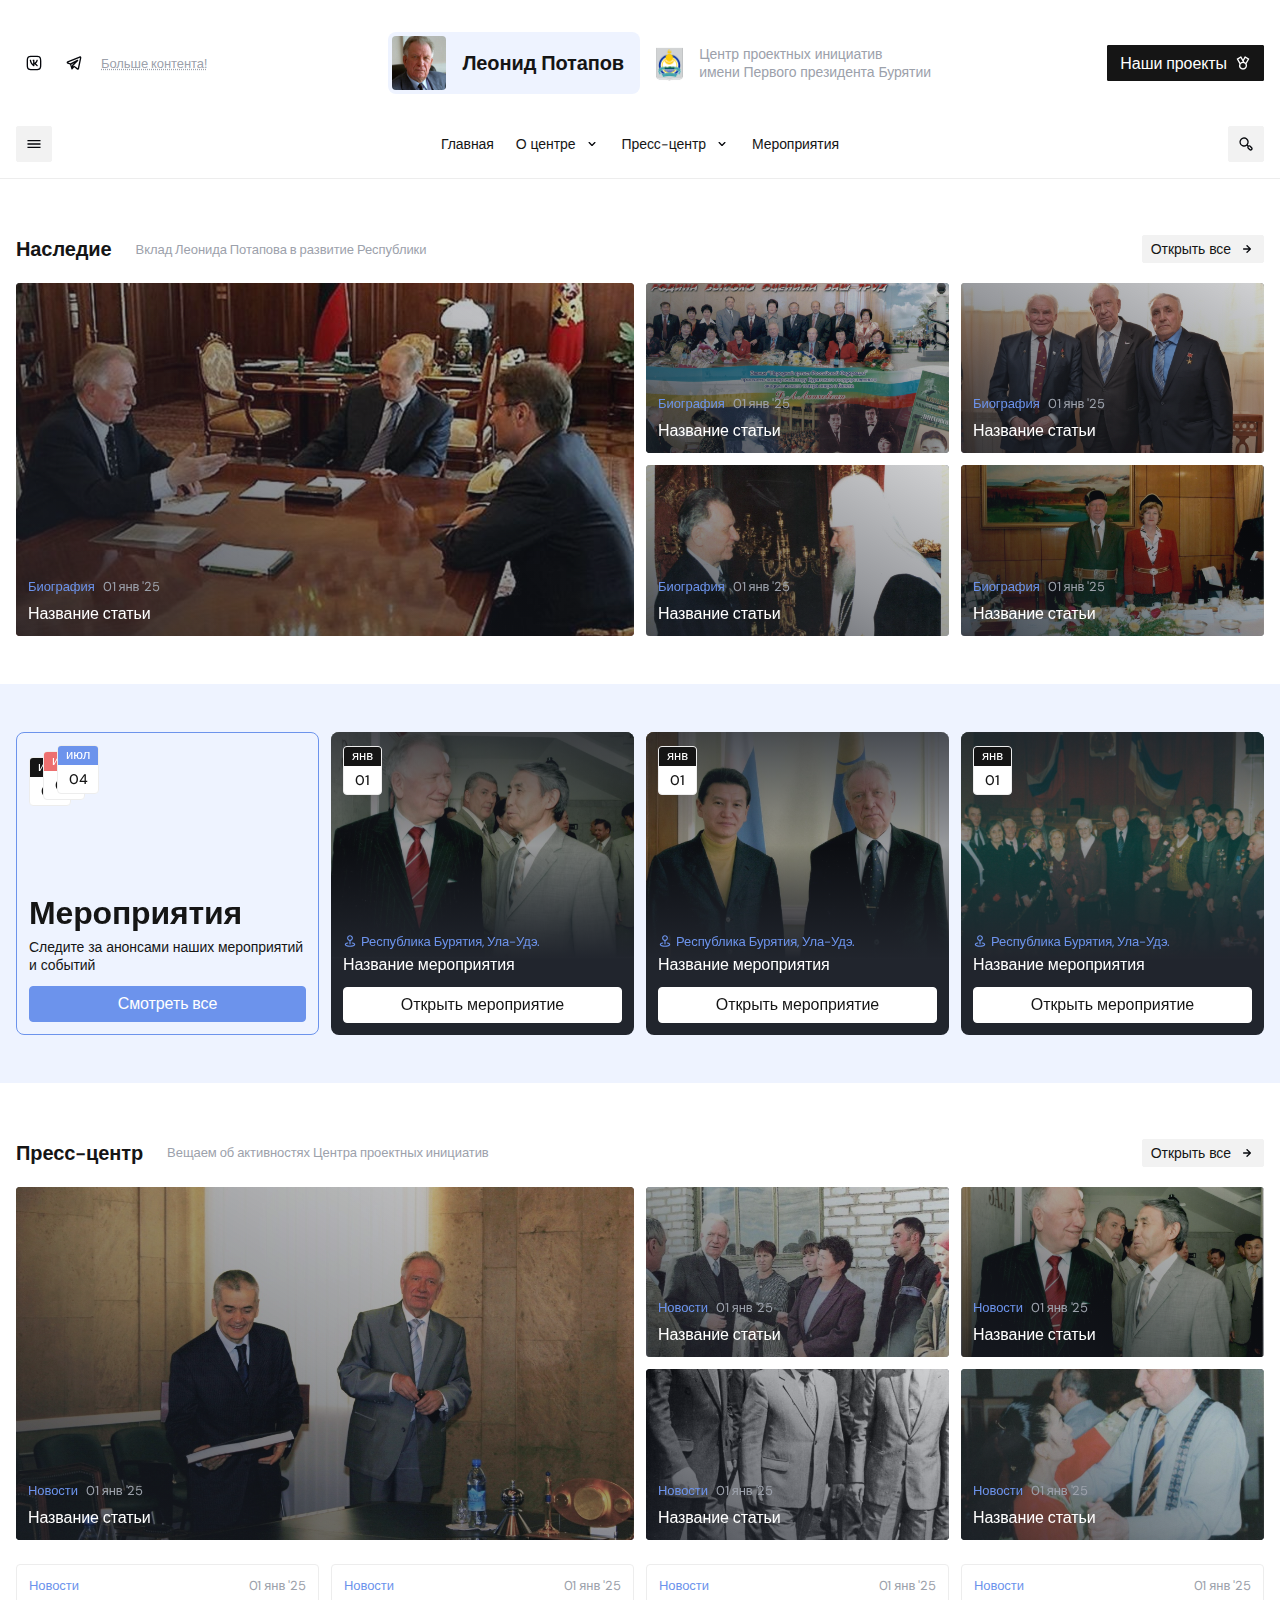
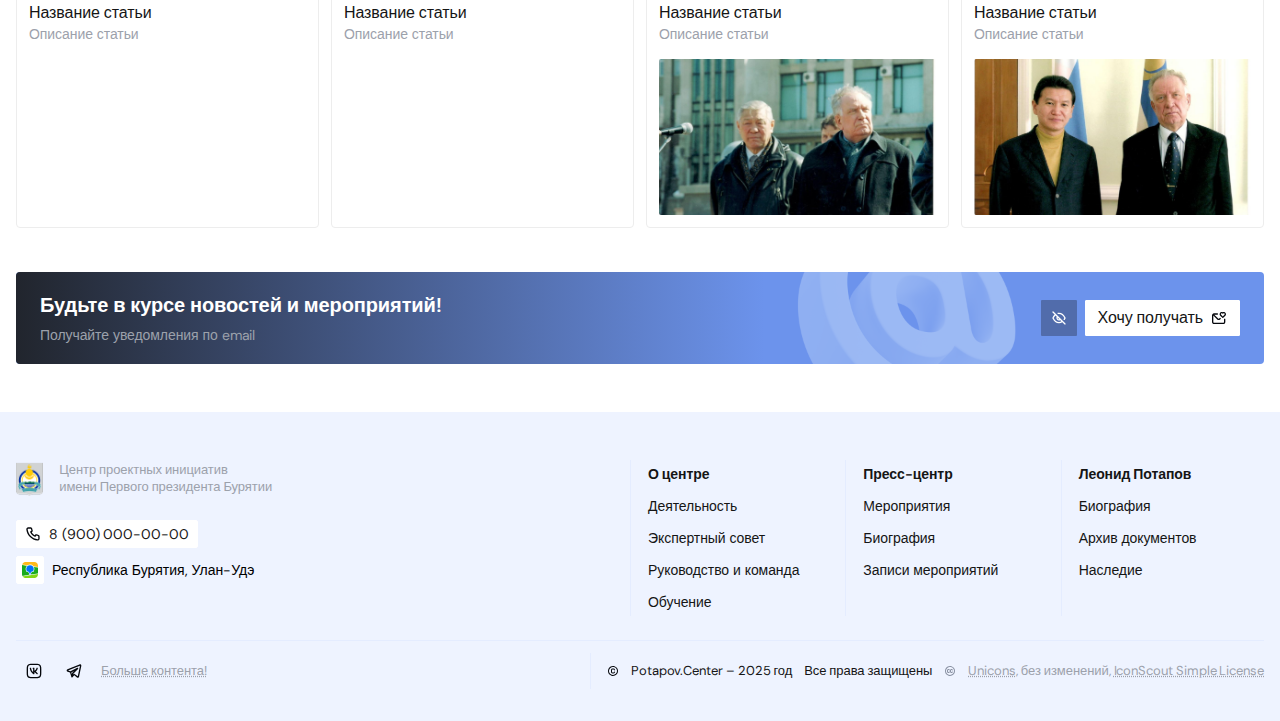
==== commit 47817012: "Update events-block" ====
--- a/index.html
+++ b/index.html
@@ -185,10 +185,21 @@
 			<a href="#!" class="event-card is-all-events-card has-scale-animation">
 				<div class="event-card__header">
 					<div class="event-card__calender">
-						<div class="event-card-calender__mounth">янв</div>
-						<div class="event-card-calender__day-block">
-							<span class="event-card-calender__day">01</span>
-							<!-- <div class="event-card-calender__year">2024</div> -->
+						<div class="event-card-calender__mounth">июл</div>
+						<div class="event-card-calender__day-block">
+							<span class="event-card-calender__day">04</span>
+						</div>
+					</div>
+					<div class="event-card__calender is-style-red">
+						<div class="event-card-calender__mounth">июл</div>
+						<div class="event-card-calender__day-block">
+							<span class="event-card-calender__day">04</span>
+						</div>
+					</div>
+					<div class="event-card__calender is-style-blue">
+						<div class="event-card-calender__mounth">июл</div>
+						<div class="event-card-calender__day-block">
+							<span class="event-card-calender__day">04</span>
 						</div>
 					</div>
 				</div>
--- a/assets/css/sections/event-cards.css
+++ b/assets/css/sections/event-cards.css
@@ -107,6 +107,14 @@
 	font-weight: 400;
 }
 
+.event-card__calender.is-style-red .event-card-calender__mounth {
+	background-color: var(--color-elem-hightlight-alt);
+}
+
+.event-card__calender.is-style-blue .event-card-calender__mounth {
+	background-color: var(--color-elem-hightlight);
+}
+
 .event-card-calender__day-block {
 	display: flex;
 	flex-direction: column;
@@ -145,4 +153,26 @@
 	color: var(--color-elem-primary);
 	font-size: var(--font-size-heading-l);
 	font-weight: 600;
+}
+
+.event-card.is-all-events-card .event-card__heading {
+	position: relative;
+}
+
+.event-card.is-all-events-card .event-card__calender:nth-of-type(1) {
+	position: absolute;
+	top: 24px;
+	left: 12px;
+}
+
+.event-card.is-all-events-card .event-card__calender:nth-of-type(2) {
+	position: absolute;
+	top: 18px;
+	left: 26px;
+}
+
+.event-card.is-all-events-card .event-card__calender:nth-of-type(3) {
+	position: absolute;
+	top: 12px;
+	left: 40px;
 }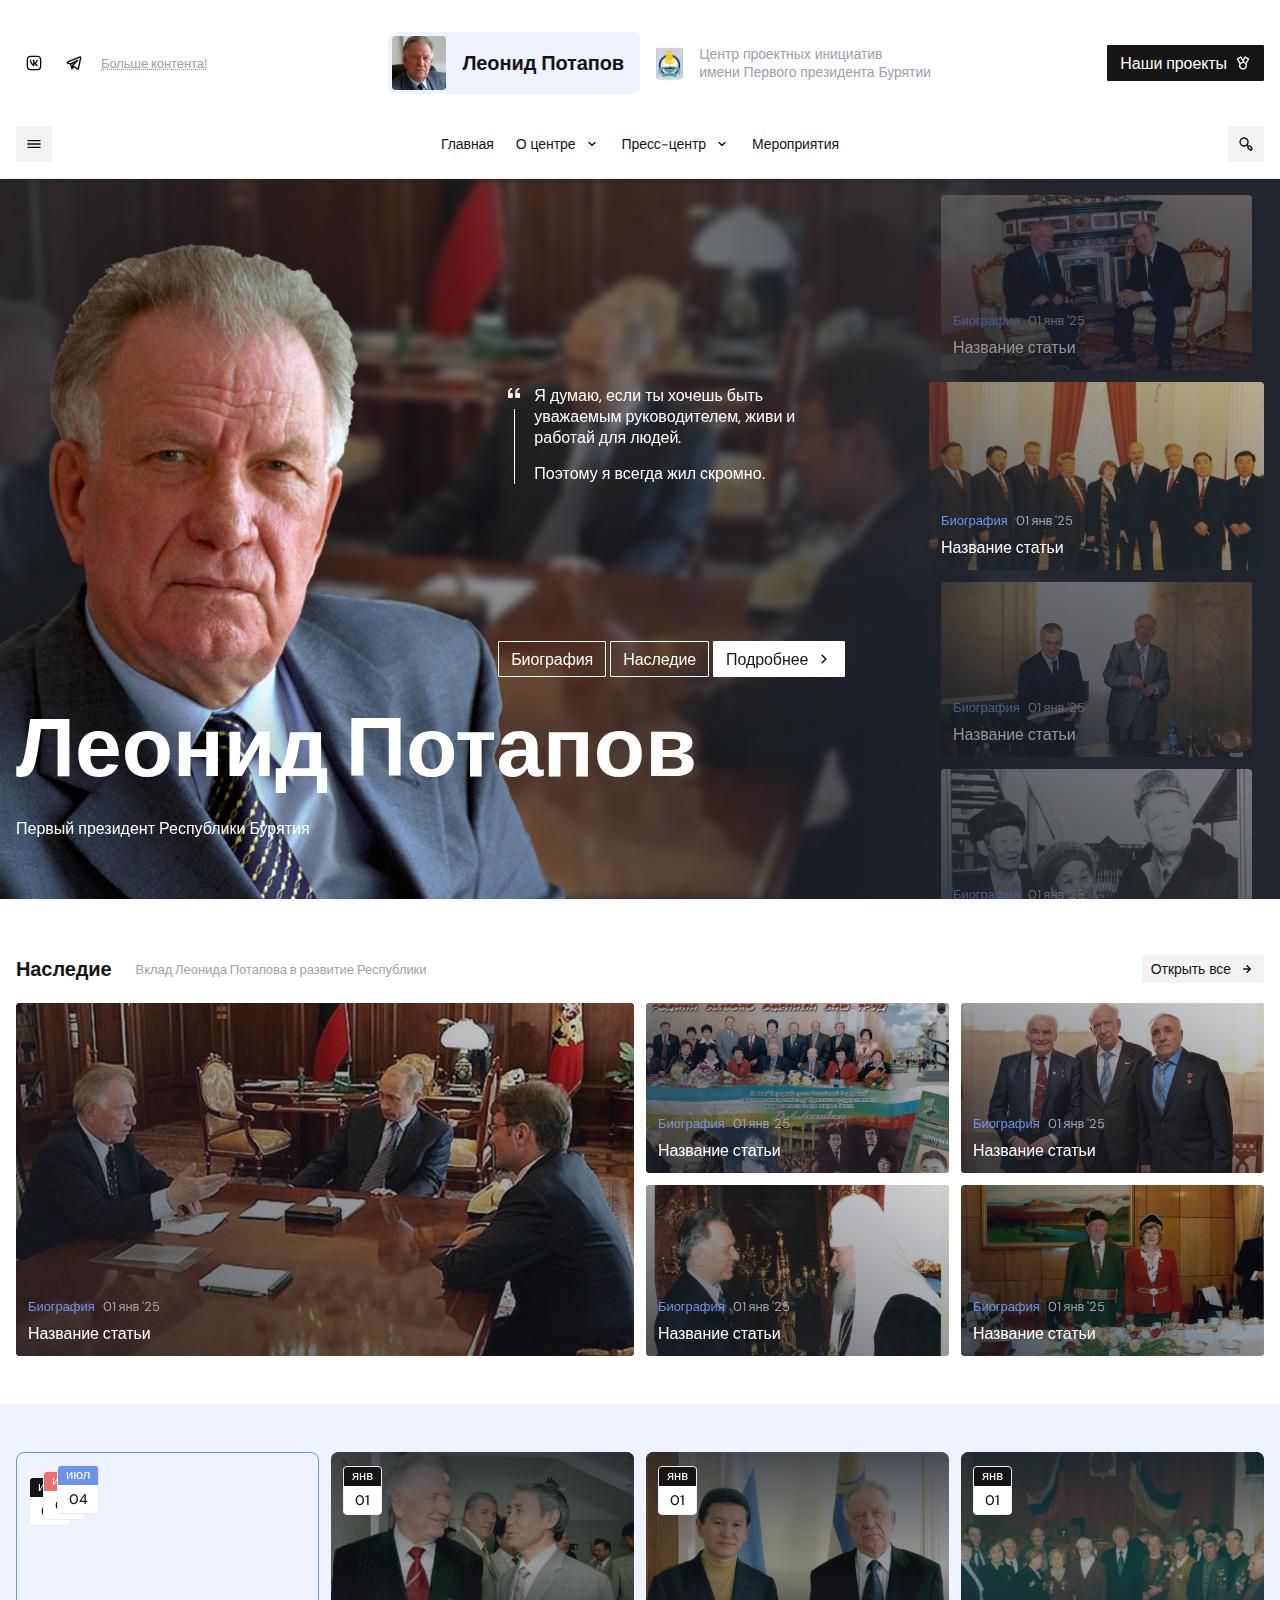
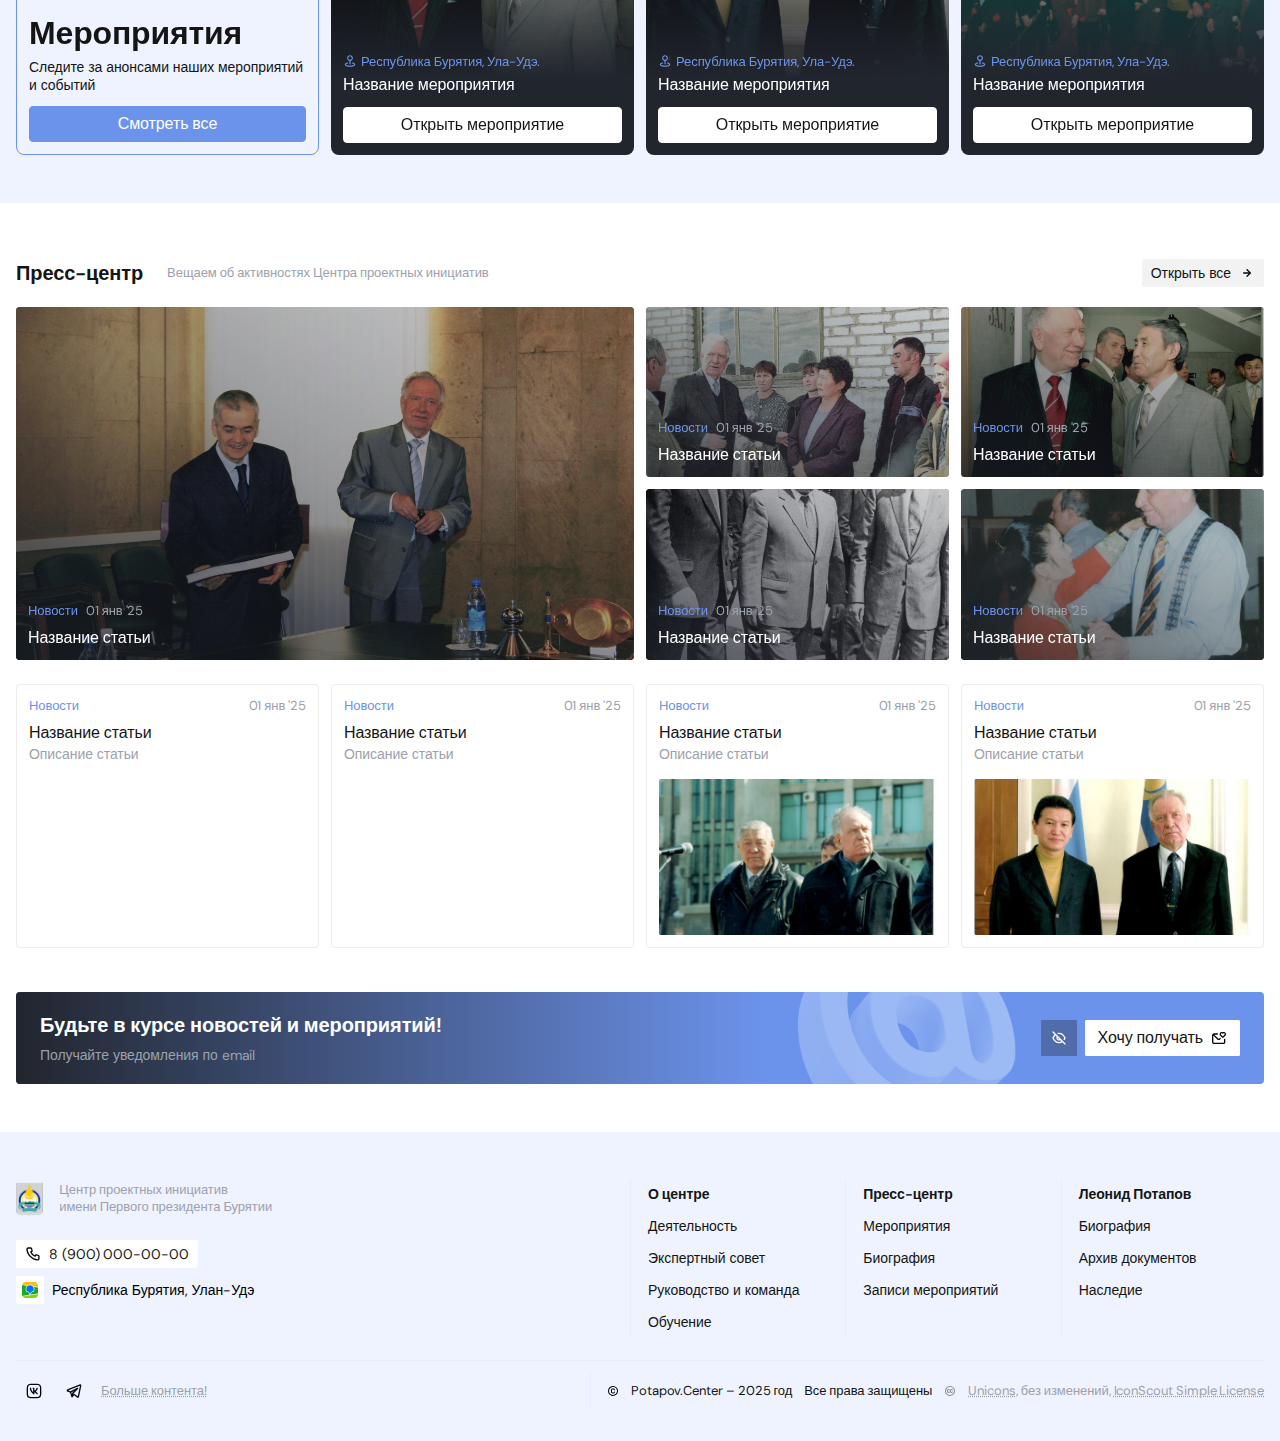
==== commit 72b5edd3: "Add hello-block" ====
--- a/index.html
+++ b/index.html
@@ -14,6 +14,7 @@
 
 	<link rel="stylesheet" href="assets/css/sections/article-cards.css">
 	<link rel="stylesheet" href="assets/css/sections/event-cards.css">
+	<link rel="stylesheet" href="assets/css/sections/hello-block.css">
 
 	<link rel="preconnect" href="https://fonts.googleapis.com">
 	<link rel="preconnect" href="https://fonts.gstatic.com" crossorigin>
@@ -114,6 +115,82 @@
 			</div>
 		</div>
 	</header>
+	<section id="hello-block" class="section is-color-bg-hightlight">
+		<div class="content-wrapper hello-block-content">
+			<div class="hello-block-content__about">
+				<div class="hello-block-content__about__quote-block">
+					<div class="block-quote">
+						<p>Я думаю, если ты хочешь быть уважаемым руководителем, живи и работай для людей.</p>
+						<p>Поэтому я всегда жил скромно.</p>
+					</div>
+				</div>
+				<div class="hello-block-content__about__buttons-list">
+					<a href="#!" class="button is-style-bordered-primary-alt">Биография</a>
+					<a href="#!" class="button is-style-bordered-primary-alt">Наследие</a>
+					<a href="#!" class="button">
+						Подробнее
+						<span class="icon" type="right-angle-alt"></span>
+					</a>
+				</div>
+				<h1 class="hello-block-content__about__heading">Леонид Потапов</h1>
+				<p class="hello-block-content__about__description">Первый президент Республики Бурятия</p>
+			</div>
+			<div class="hello-block-content__articles-sidebar">
+				<div class="hello-block-content__articles-sidebar__scroll-block">
+					<div class="hello-block-content__articles-sidebar__scroll-block-content">
+						<div class="article-card is-style-pinned has-scale-animation">
+							<img src="assets/images/examples/image012.jpg" class="article-card__cover" alt="example image">
+							<div class="article-card__meta-data">
+								<ul class="article-card__categories">
+									<li><a href="#!" class="text-link">Биография</a></li>
+								</ul>
+								<time datetime="2025-01-01" class="text-label is-size-xs">01 янв '25</time>
+							</div>
+							<h3 class="article-card__heading"><a href="#!">Название статьи</a></h3>
+						</div>
+						<div class="article-card is-style-pinned has-scale-animation">
+							<img src="assets/images/examples/image050.jpg" class="article-card__cover" alt="example image">
+							<div class="article-card__meta-data">
+								<ul class="article-card__categories">
+									<li><a href="#!" class="text-link">Биография</a></li>
+								</ul>
+								<time datetime="2025-01-01" class="text-label is-size-xs">01 янв '25</time>
+							</div>
+							<h3 class="article-card__heading"><a href="#!">Название статьи</a></h3>
+						</div>
+						<div class="article-card is-style-pinned has-scale-animation">
+							<img src="assets/images/examples/image009.jpg" class="article-card__cover" alt="example image">
+							<div class="article-card__meta-data">
+								<ul class="article-card__categories">
+									<li><a href="#!" class="text-link">Биография</a></li>
+								</ul>
+								<time datetime="2025-01-01" class="text-label is-size-xs">01 янв '25</time>
+							</div>
+							<h3 class="article-card__heading"><a href="#!">Название статьи</a></h3>
+						</div>
+						<div class="article-card is-style-pinned has-scale-animation">
+							<img src="assets/images/examples/image041.jpg" class="article-card__cover" alt="example image">
+							<div class="article-card__meta-data">
+								<ul class="article-card__categories">
+									<li><a href="#!" class="text-link">Биография</a></li>
+								</ul>
+								<time datetime="2025-01-01" class="text-label is-size-xs">01 янв '25</time>
+							</div>
+							<h3 class="article-card__heading"><a href="#!">Название статьи</a></h3>
+						</div>
+					</div>
+				</div>
+			</div>
+		</div>
+		<div class="hello-block__bg">
+			<img src="assets/images/res/main-photo.png" alt="Леонид Потапов" class="hello-block-bg__potapov"/>
+			<div class="content-wrapper">
+				<div class="hello-block-bg__backing">
+					<img src="assets/images/examples/image001.jpg" alt="">
+				</div>
+			</div>
+		</div>
+	</section>
 	<section class="section is-has-heading">
 		<div class="content-wrapper">
 			<div class="headings-block">
@@ -180,7 +257,7 @@
 			</div>
 		</div>
 	</section>
-	<section id="event-cards" class="section is-color-hilight">
+	<section id="event-cards" class="section is-color-hightlight">
 		<div class="content-wrapper">
 			<a href="#!" class="event-card is-all-events-card has-scale-animation">
 				<div class="event-card__header">
--- a/assets/css/root.css
+++ b/assets/css/root.css
@@ -49,6 +49,7 @@
 	--color-bg-hightlight-light: #48505F;
 	--color-bg-hightlight-light-ease: #384051;
 	--color-bg-hightlight-dark: #21252D;
+	--color-bg-hightlight-dark-45p: #21252D73;
 	--color-bg-accent: var(--color-elem-primary);
 	--color-border-primary: #EDEDED;
 	--color-border-hightlight: #E4ECFF;
@@ -56,7 +57,11 @@
 	--gradient-article-dark: linear-gradient(to bottom left, #1A1E2733, #1A1E2773, #1A1E27CC);
 	--gradient-event-dark: linear-gradient(to top, var(--color-bg-hightlight-dark), #1A1E2773, #1A1E27CC);
 
+	/* Shadows */
+	--box-shadow-hello-block-potapov: -16px -64px 64px #0B0C0D40;
+	--box-shadow-hello-block-text: 0px 0px 56px #0B0C0D70;
+
 	/* Transition times */
 	--transition-m: 150ms;
-
+	--transition-l: 250ms;
 }--- a/assets/css/ui.css
+++ b/assets/css/ui.css
@@ -4,12 +4,16 @@
 	padding: var(--spacing-block) 0;
 }
 
-.section.is-color-hilight {
+.section.is-color-hightlight {
 	background-color: var(--color-bg-hightlight);
 }
 
+.section.is-color-bg-hightlight {
+	background-color: var(--color-bg-hightlight-dark);
+}
+
 .content-wrapper {
-	box-sizing: border-box;
+	box-sizing: content-box;
 	max-width: var(--max-width-content-wrapper);
 	padding: 0 var(--content-area-padding);
 	margin: 0 auto;
@@ -335,4 +339,37 @@
 
 .headings-block__subheadings {
 	margin-right: auto;
+}
+
+
+/* Text blocks */
+
+.block-quote {
+	position: relative;
+	display: flex;
+	flex-direction: column;
+	gap: var(--font-size-content-m);
+	padding-top: 4px;
+	padding-left: 32px;
+}
+
+.block-quote::before {
+	content: url("data:image/svg+xml, <svg viewBox='0 0 24 24' fill='none' xmlns='http://www.w3.org/2000/svg'><path d='M10.8 15.8889C10.8 16.5026 10.2627 17 9.6 17H7.2C6.53726 17 6 16.5026 6 15.8889V12.0646C6 11.3755 6.07442 10.7324 6.22325 10.1352C6.3969 9.51508 6.64496 8.97532 6.96744 8.51594C7.31473 8.05656 7.74884 7.68906 8.26976 7.41344C8.7907 7.13782 9.39845 7 10.093 7V8.72266C9.67132 8.72266 9.32403 8.82602 9.05116 9.03274C8.77829 9.21649 8.55504 9.46914 8.38139 9.79071C8.20775 10.1123 8.08372 10.4798 8.0093 10.8932C7.95969 11.2837 7.93489 11.6742 7.93489 12.0646H9.6C10.2627 12.0646 10.8 12.5621 10.8 13.1757V15.8889Z' fill='%23000000'/><path d='M18 15.8889C18 16.5026 17.4628 17 16.8 17H14.4C13.7372 17 13.2 16.5026 13.2 15.8889V12.0646C13.2 11.3755 13.2744 10.7324 13.4233 10.1352C13.5969 9.51508 13.8449 8.97532 14.1674 8.51594C14.5147 8.05656 14.9488 7.68906 15.4697 7.41344C15.9907 7.13782 16.5985 7 17.293 7V8.72266C16.8713 8.72266 16.5241 8.82602 16.2512 9.03274C15.9783 9.21649 15.755 9.46914 15.5814 9.79071C15.4078 10.1123 15.2837 10.4798 15.2093 10.8932C15.1597 11.2837 15.1349 11.6742 15.1349 12.0646H16.8C17.4628 12.0646 18 12.5621 18 13.1757V15.8889Z' fill='%23000000'/></svg>");
+	display: block;
+	position: absolute;
+	left: 0;
+	top: 0;
+	width: 24px;
+	height: 24px;
+}
+
+.block-quote::after {
+	content: "";
+	display: block;
+	position: absolute;
+	left: 12px;
+	top: 28px;
+	width: 1px;
+	height: calc(100% - 28px);
+	border-left: 1px solid var(--color-elem-primary);
 }--- a/assets/css/sections/hello-block.css
+++ b/assets/css/sections/hello-block.css
@@ -0,0 +1,167 @@
+#hello-block {
+	position: relative;
+	height: 80vh;
+	min-height: 640px;
+	padding: 0;
+	overflow: hidden;
+}
+
+#hello-block .hello-block__bg {
+	position: absolute;
+	top: 0;
+	bottom: 0;
+}
+
+#hello-block .hello-block-content {
+	display: grid;
+	grid-template-columns: 1fr var(--space-column-3);
+	gap: var(--space-column-plus-gap);
+}
+
+.hello-block-bg__potapov {
+	position: absolute;
+	height: 100%;
+	left: -140px;
+	bottom: 0;
+	z-index: 3;
+	filter: drop-shadow(var(--box-shadow-hello-block-potapov));
+}
+
+.hello-block__bg,
+.hello-block__bg .content-wrapper,
+.hello-block-bg__backing {
+	width: 100%;
+	height: 100%;
+}
+
+.hello-block-bg__backing {
+	position: relative;
+	right: var(--space-column-2);
+	overflow: hidden;
+}
+
+.hello-block-bg__backing::after {
+	content: "";
+	position: absolute;
+	left: 0;
+	top: 0;
+	z-index: 2;
+	width: 100%;
+	height: 100%;
+	background: linear-gradient(to right, var(--color-bg-hightlight-dark), var(--color-bg-hightlight-dark-45p), var(--color-bg-hightlight-dark));
+}
+
+.hello-block-bg__backing img {
+	display: block;
+	width: 100%;
+	height: 100%;
+	object-fit: cover;
+	filter: blur(4px);
+}
+
+
+.hello-block-content {
+	position: relative;
+	z-index: 4;
+	height: 100%;
+}
+
+.hello-block-content__articles-sidebar {
+	position: relative;
+	height: 100%;
+}
+
+.hello-block-content__articles-sidebar::after {
+	content: "";
+	display: block;
+	width: 28px;
+	height: 100%;
+	position: absolute;
+	right: -28px;
+	top: 0;
+	background-color: var(--color-bg-hightlight-dark);
+	z-index: 5;
+}
+
+.hello-block-content__articles-sidebar__scroll-block {
+	position: absolute;
+	right: 0;
+	width: calc(100% + 24px);
+	height: 100%;
+	overflow-y: scroll;
+	overflow-x: visible;
+	scrollbar-width: none;
+	box-sizing: border-box;
+}
+
+.hello-block-content__articles-sidebar__scroll-block-content {
+	display: flex;
+	flex-direction: column;
+	align-items: center;
+	gap: 12px;
+	padding: 16px 0;
+}
+
+.hello-block-content__articles-sidebar .article-card {
+	width: calc(100% - 24px);
+	opacity: .5;
+	transition: var(--transition-l);
+}
+
+.hello-block-content__articles-sidebar .article-card:hover,
+.hello-block-content__articles-sidebar .article-card:active,
+.hello-block-content__articles-sidebar:not(:hover) .article-card:nth-child(2) {
+	opacity: 1;
+	width: calc(100%);
+	transform: scale(1);
+}
+
+.hello-block-content__about {
+	display: flex;
+	flex-direction: column;
+	justify-content: flex-end;
+	align-items: flex-end;
+	gap: 16px;
+	padding: calc(var(--spacing-block) + 12px) 0;
+}
+
+.hello-block-content__about__heading {
+	display: block;
+	width: 100%;
+	color: var(--color-bg-primary);
+	font-size: 84px;
+	font-weight: 600;
+	text-shadow: var(--box-shadow-hello-block-text);
+}
+
+.hello-block-content__about__description {
+	display: block;
+	width: 100%;
+	color: var(--color-bg-primary);
+	font-size: var(--font-size-content-l);
+}
+
+.hello-block-content__about__quote-block {
+	display: flex;
+	flex-direction: column;
+	justify-content: center;
+	align-items: flex-end;
+	height: 100%;
+}
+
+.hello-block-content__about__quote-block .block-quote {
+	max-width: var(--space-column-3);
+}
+
+.hello-block-content__about__quote-block .block-quote p {
+	color: var(--color-bg-primary);
+	font-size: var(--font-size-content-l);
+}
+
+.hello-block-content__about__quote-block .block-quote::before {
+	content: url("data:image/svg+xml, <svg viewBox='0 0 24 24' fill='none' xmlns='http://www.w3.org/2000/svg'><path d='M10.8 15.8889C10.8 16.5026 10.2627 17 9.6 17H7.2C6.53726 17 6 16.5026 6 15.8889V12.0646C6 11.3755 6.07442 10.7324 6.22325 10.1352C6.3969 9.51508 6.64496 8.97532 6.96744 8.51594C7.31473 8.05656 7.74884 7.68906 8.26976 7.41344C8.7907 7.13782 9.39845 7 10.093 7V8.72266C9.67132 8.72266 9.32403 8.82602 9.05116 9.03274C8.77829 9.21649 8.55504 9.46914 8.38139 9.79071C8.20775 10.1123 8.08372 10.4798 8.0093 10.8932C7.95969 11.2837 7.93489 11.6742 7.93489 12.0646H9.6C10.2627 12.0646 10.8 12.5621 10.8 13.1757V15.8889Z' fill='%23FFFFFF'/><path d='M18 15.8889C18 16.5026 17.4628 17 16.8 17H14.4C13.7372 17 13.2 16.5026 13.2 15.8889V12.0646C13.2 11.3755 13.2744 10.7324 13.4233 10.1352C13.5969 9.51508 13.8449 8.97532 14.1674 8.51594C14.5147 8.05656 14.9488 7.68906 15.4697 7.41344C15.9907 7.13782 16.5985 7 17.293 7V8.72266C16.8713 8.72266 16.5241 8.82602 16.2512 9.03274C15.9783 9.21649 15.755 9.46914 15.5814 9.79071C15.4078 10.1123 15.2837 10.4798 15.2093 10.8932C15.1597 11.2837 15.1349 11.6742 15.1349 12.0646H16.8C17.4628 12.0646 18 12.5621 18 13.1757V15.8889Z' fill='%23FFFFFF'/></svg>");
+}
+
+.hello-block-content__about__quote-block .block-quote::after {
+	border-left: 1px solid var(--color-bg-primary);
+}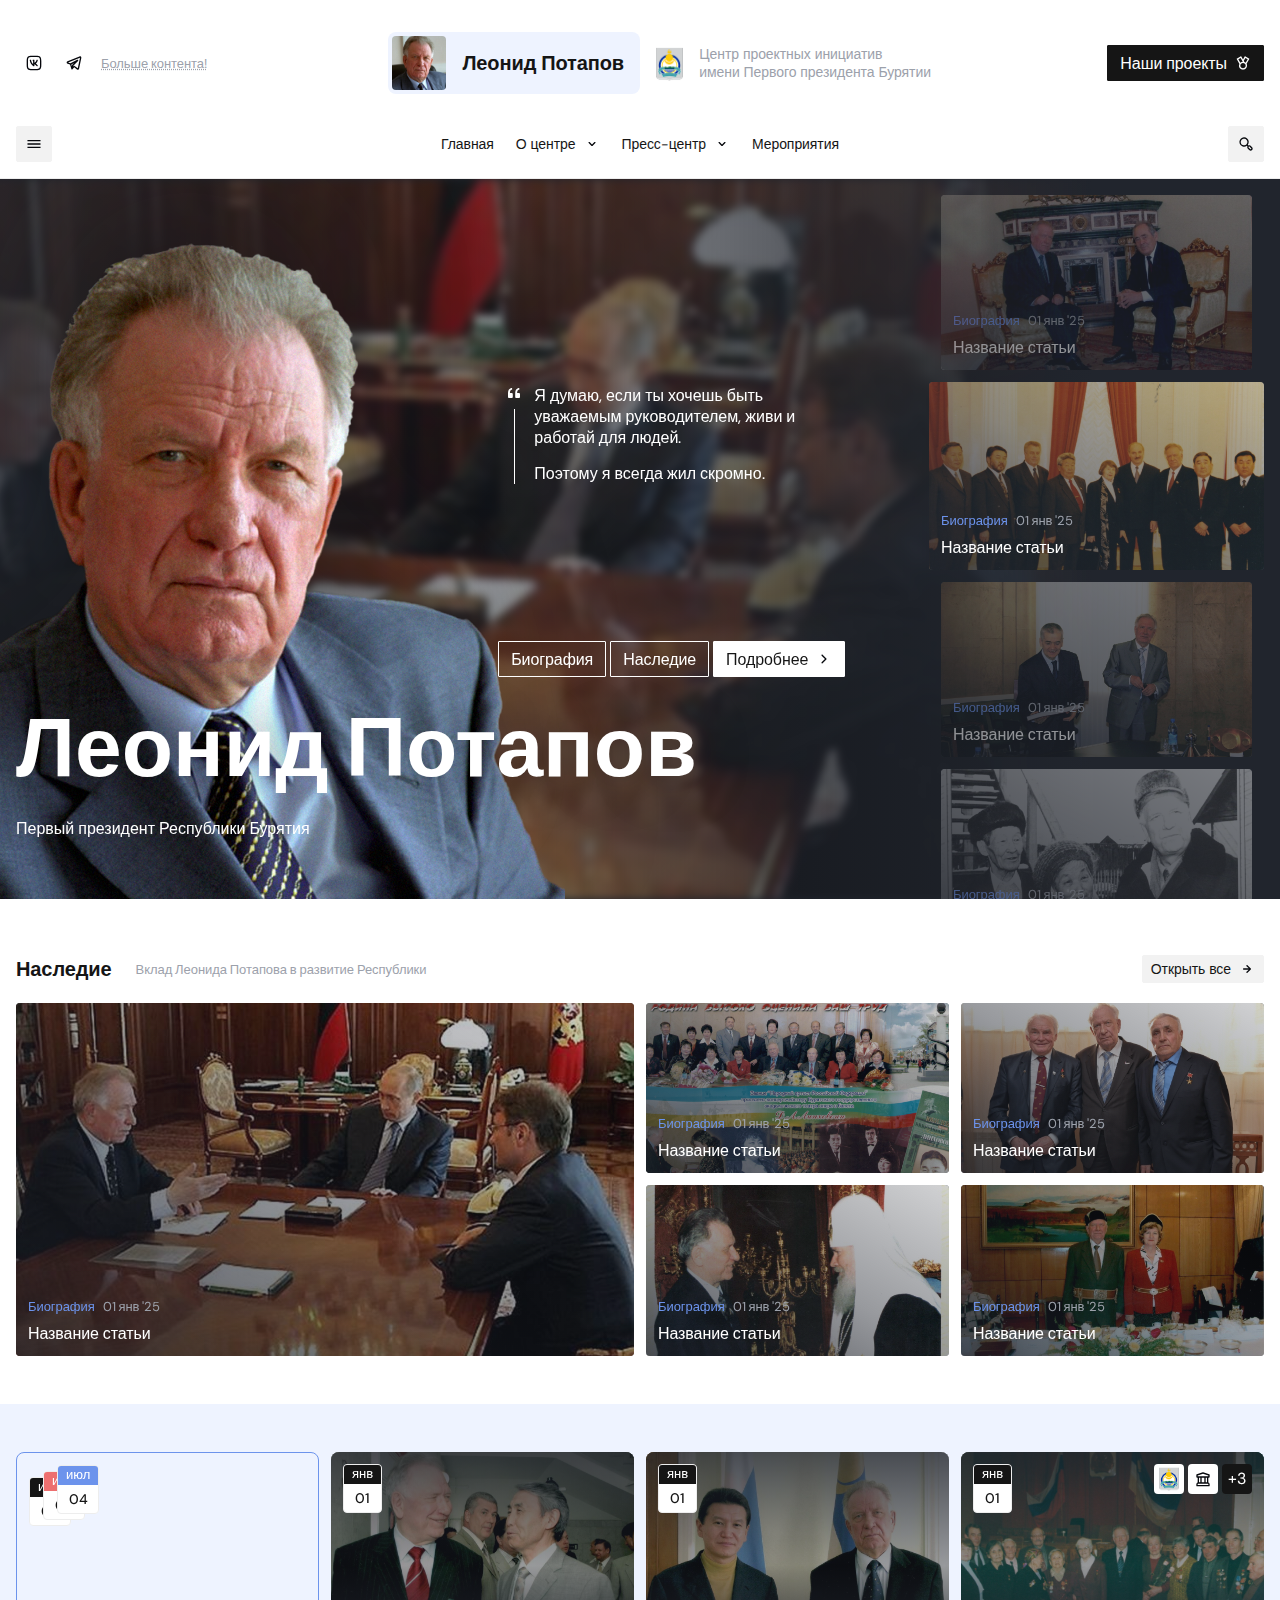
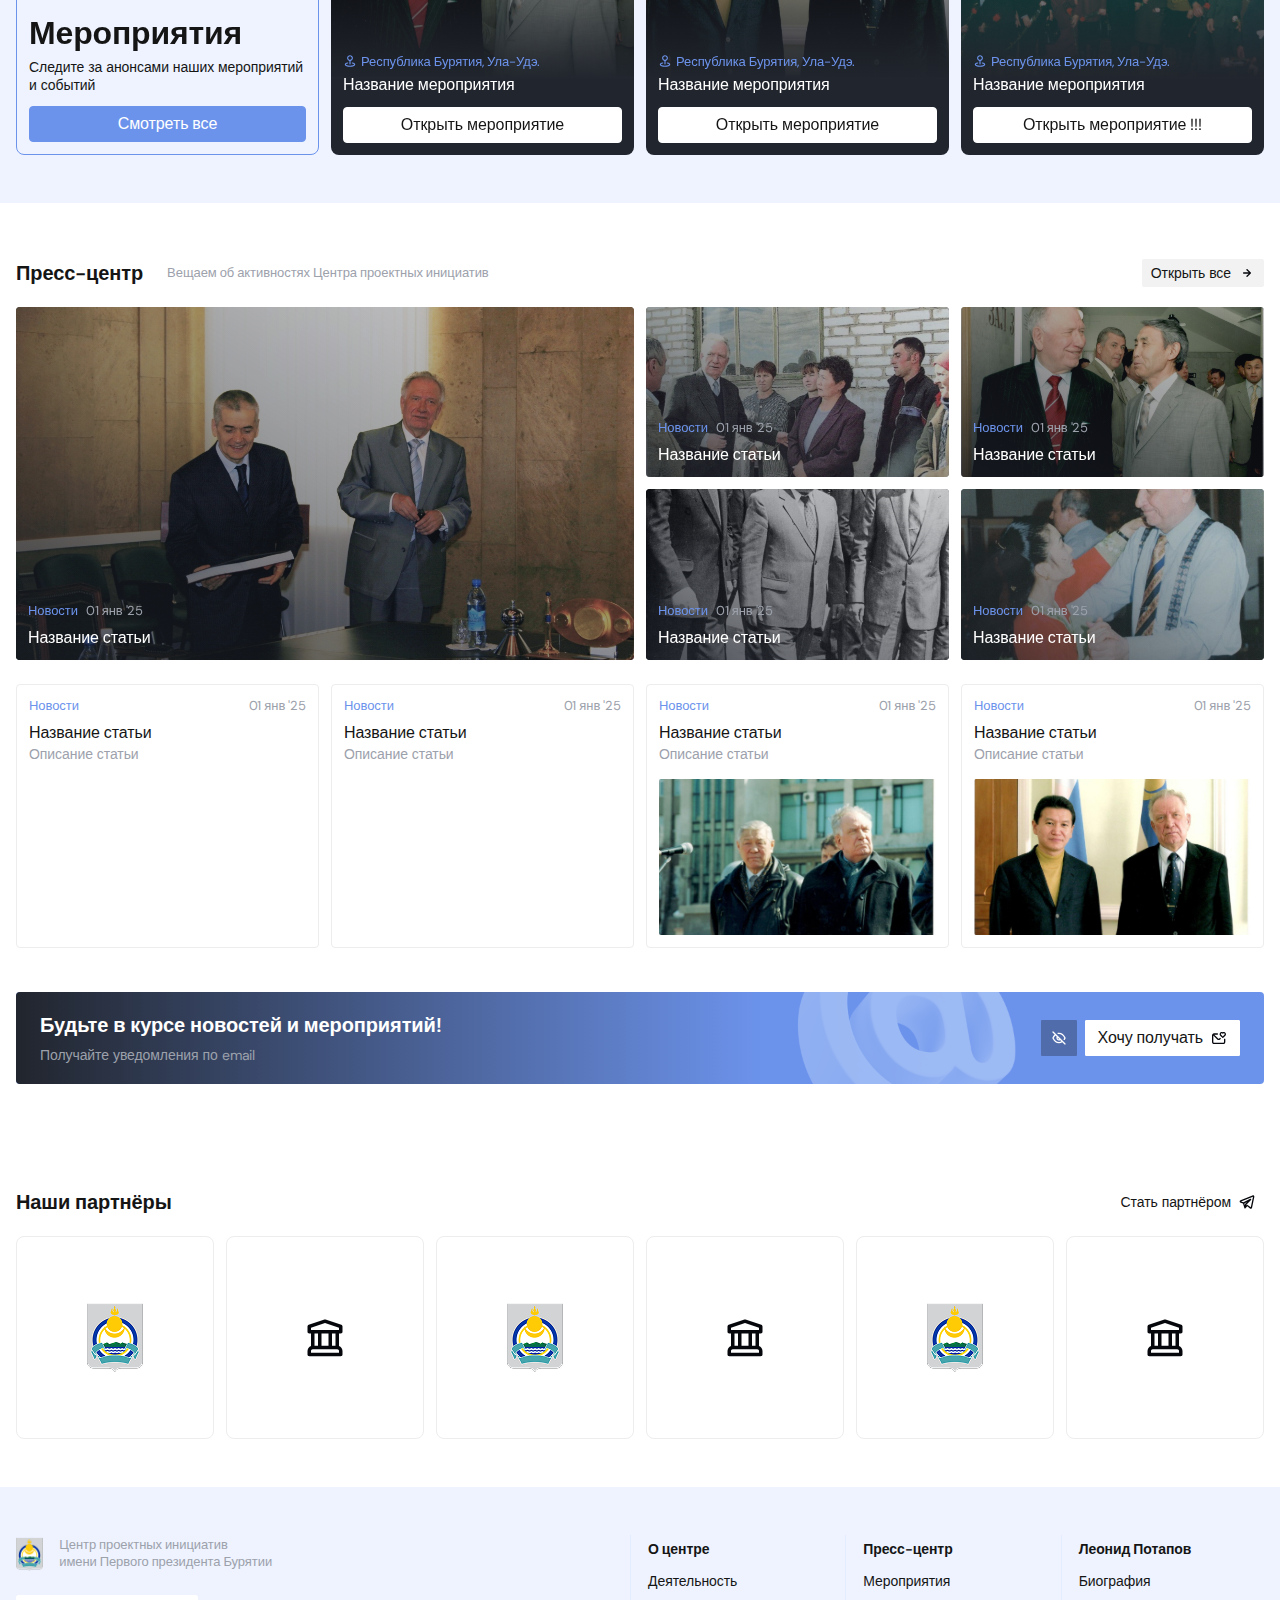
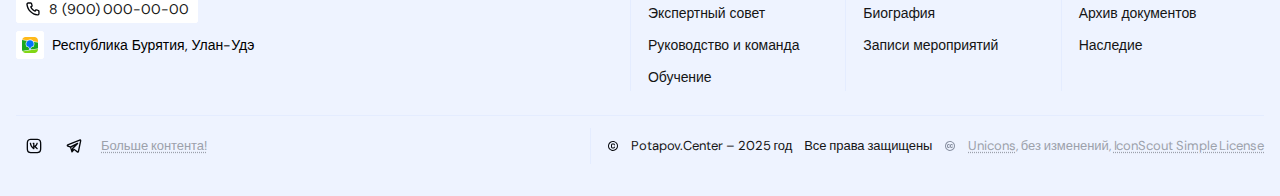
==== commit 8408a64b: "Update event-cards (add partners)" ====
--- a/index.html
+++ b/index.html
@@ -15,6 +15,7 @@
 	<link rel="stylesheet" href="assets/css/sections/article-cards.css">
 	<link rel="stylesheet" href="assets/css/sections/event-cards.css">
 	<link rel="stylesheet" href="assets/css/sections/hello-block.css">
+	<link rel="stylesheet" href="assets/css/sections/partners.css">
 
 	<link rel="preconnect" href="https://fonts.googleapis.com">
 	<link rel="preconnect" href="https://fonts.gstatic.com" crossorigin>
@@ -335,6 +336,18 @@
 							<!-- <div class="event-card-calender__year">2024</div> -->
 						</div>
 					</div>
+					<div class="event-card__partners-list">
+						<div class="partner is-size-xs is-no-bordered">
+							<img src="assets/images/res/gerb-buryatia.png" alt="..." class="partner__logo">
+						</div>
+						<div class="partner is-size-xs is-no-bordered">
+							<span class="icon" type="bank"></span>
+						</div>
+						<div class="partner is-size-xs is-no-bordered is-color-dark">
+							<span>+3</span>
+						</div>
+					</div>
+					
 				</div>
 				<div class="event-card__description">
 					<div class="event-card__status">
@@ -343,7 +356,7 @@
 					</div>
 					<h3 class="event-card__heading">Название мероприятия</h3>
 				</div>
-				<span class="button">Открыть мероприятие</span>
+				<span class="button">Открыть мероприятие !!!</span>
 				<img src="assets/images/examples/image019.jpg" alt="" class="event-card__cover">
 			</a>
 		</div>
@@ -478,6 +491,38 @@
 						<span class="icon" type="like-mail"></span>
 					</a>
 				</div>
+			</div>
+		</div>
+	</section>
+	<section id="partners-block" class="section is-has-heading">
+		<div class="content-wrapper">
+			<div class="headings-block">
+				<h2 class="text-heading">Наши партнёры</h2>
+
+				<a href="#!" class="button is-style-transparent is-size-s">
+					Стать партнёром
+					<div class="icon" type="telegram"></div>
+				</a>
+			</div>
+			<div class="partners-list">
+				<a href="#!" class="partner" target="_blank" title="..." draggable="false">
+					<img src="assets/images/res/gerb-buryatia.png" alt="..." class="partner__logo">
+				</a>
+				<a href="#!" class="partner" target="_blank" title="..." draggable="false">
+					<span class="icon partner__icon" type="bank"></span>
+				</a>
+				<a href="#!" class="partner" target="_blank" title="..." draggable="false">
+					<img src="assets/images/res/gerb-buryatia.png" alt="..." class="partner__logo">
+				</a>
+				<a href="#!" class="partner" target="_blank" title="..." draggable="false">
+					<span class="icon partner__icon" type="bank"></span>
+				</a>
+				<a href="#!" class="partner" target="_blank" title="..." draggable="false">
+					<img src="assets/images/res/gerb-buryatia.png" alt="..." class="partner__logo">
+				</a>
+				<a href="#!" class="partner" target="_blank" title="..." draggable="false">
+					<span class="icon partner__icon" type="bank"></span>
+				</a>
 			</div>
 		</div>
 	</section>
--- a/assets/css/sections/article-cards.css
+++ b/assets/css/sections/article-cards.css
@@ -198,5 +198,4 @@
 	right: 232px;
 	width: 280px;
 	aspect-ratio: 1/1;
-
 }--- a/assets/css/sections/event-cards.css
+++ b/assets/css/sections/event-cards.css
@@ -78,8 +78,18 @@
 
 .event-card__header {
 	margin-bottom: auto;
+	display: flex;
+  justify-content: space-between;
 }
 
+/* Partners */
+
+.event-card__partners-list {
+	position: relative;
+	z-index: 3;
+	display: flex;
+	gap: 4px;
+}
 
 /* Calender */
 
--- a/assets/css/sections/partners.css
+++ b/assets/css/sections/partners.css
@@ -0,0 +1,52 @@
+.partners-list {
+	display: inline-flex;
+	gap: var(--space-column-gap);
+}
+
+.partner {
+	box-sizing: border-box;
+	display: inline-flex;
+	justify-content: center;
+	align-items: center;
+	border-radius: var(--border-radius-card-m);
+	color: VAR(--color-elem-primary);
+	text-decoration: none;
+	font-size: var(--font-size-content-l);
+	background-color: var(--color-bg-primary);
+	border: 1px solid var(--color-border-primary);
+	width: var(--space-column-2);
+	height: var(--space-column-2);
+	padding: 24px;
+}
+
+.partner.is-size-s {
+	width: 40px;
+	height: 40px;
+	padding: 4px;
+}
+
+.partner.is-size-xs {
+	width: 30px;
+	height: 30px;
+	padding: 2px;
+	border-radius: var(--border-radius-card-s);
+}
+
+.partner.is-no-bordered {
+	border-color: transparent;
+}
+
+.partner.is-color-dark {
+	color: var(--color-bg-primary);
+	background-color: var(--color-elem-primary);
+}
+
+.partner__logo {
+	max-width: 100%;
+	max-height: 100%;
+	object-fit: contain;
+}
+
+.partner__icon {
+	height: 42px;
+}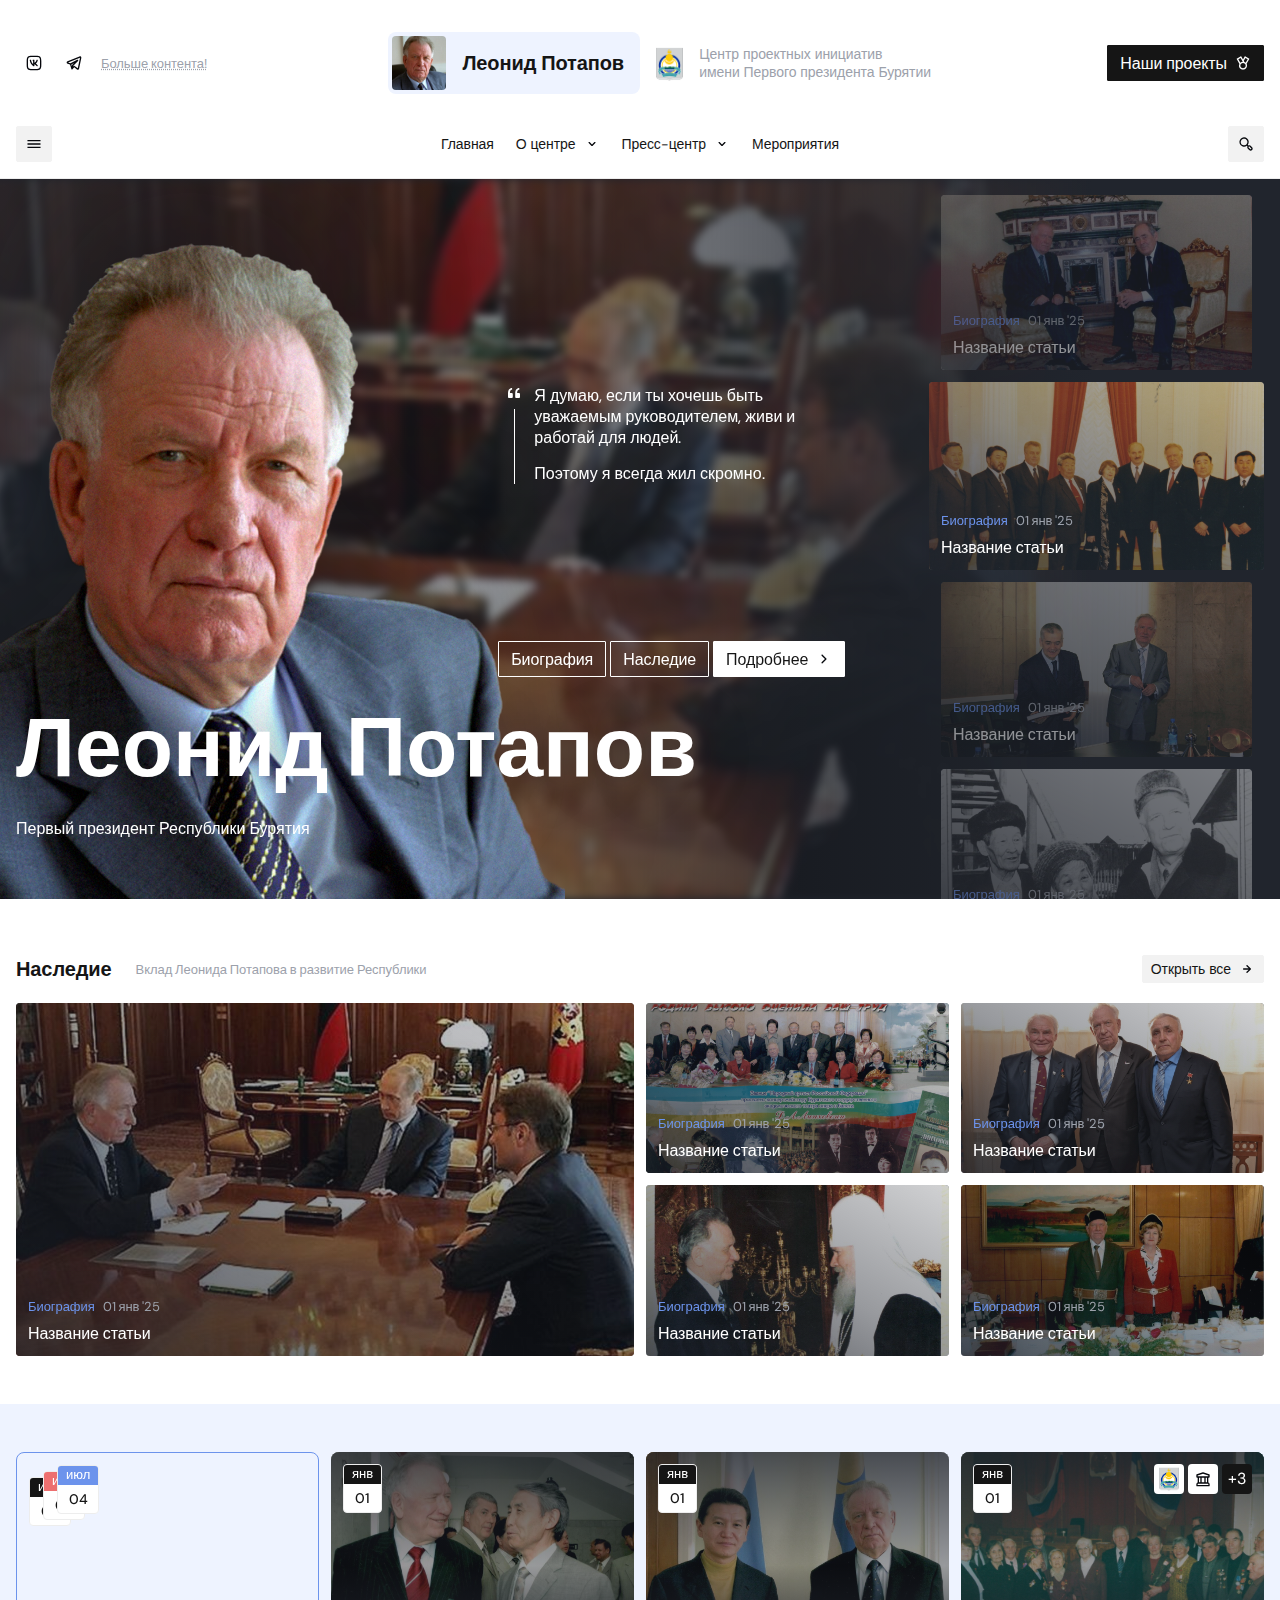
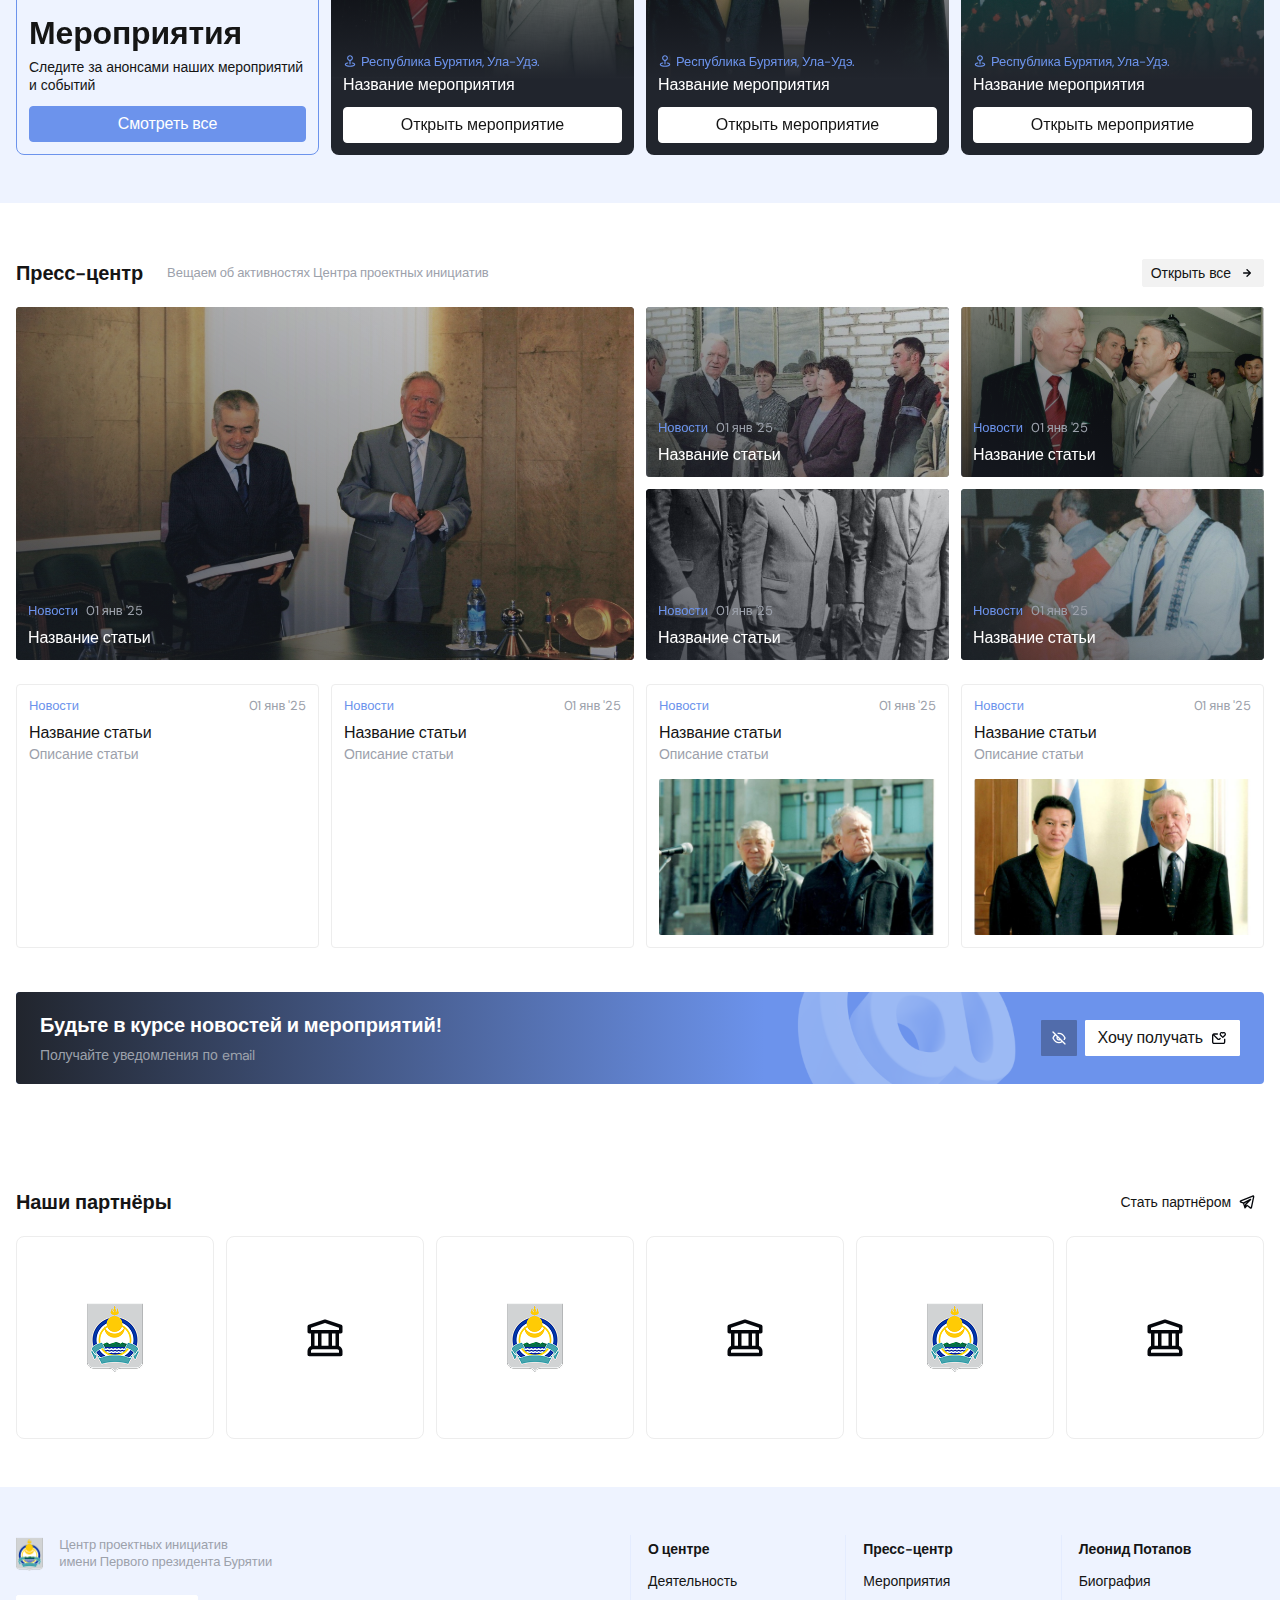
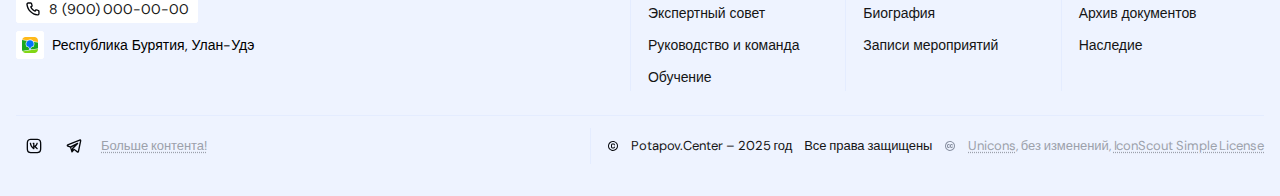
==== commit be2cd02f: "Debug event-cards (rename button)" ====
--- a/index.html
+++ b/index.html
@@ -356,7 +356,7 @@
 					</div>
 					<h3 class="event-card__heading">Название мероприятия</h3>
 				</div>
-				<span class="button">Открыть мероприятие !!!</span>
+				<span class="button">Открыть мероприятие</span>
 				<img src="assets/images/examples/image019.jpg" alt="" class="event-card__cover">
 			</a>
 		</div>
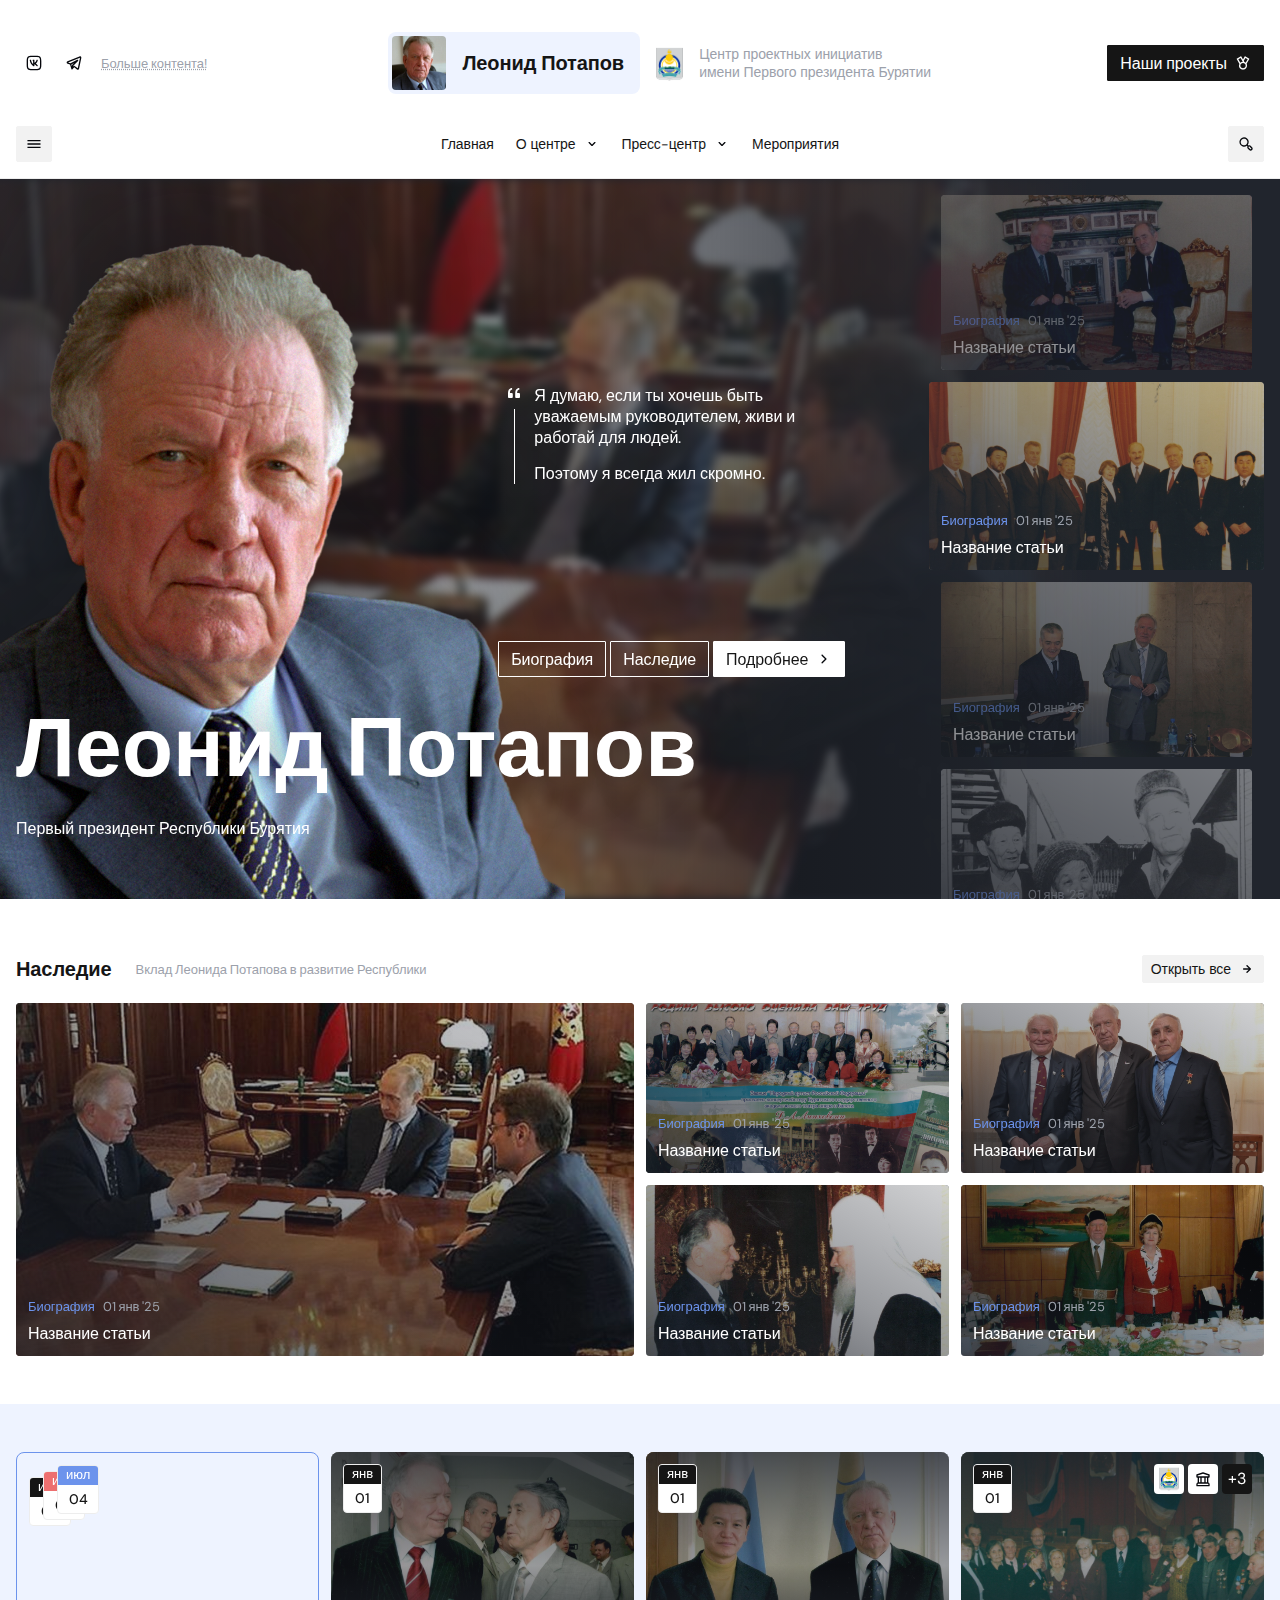
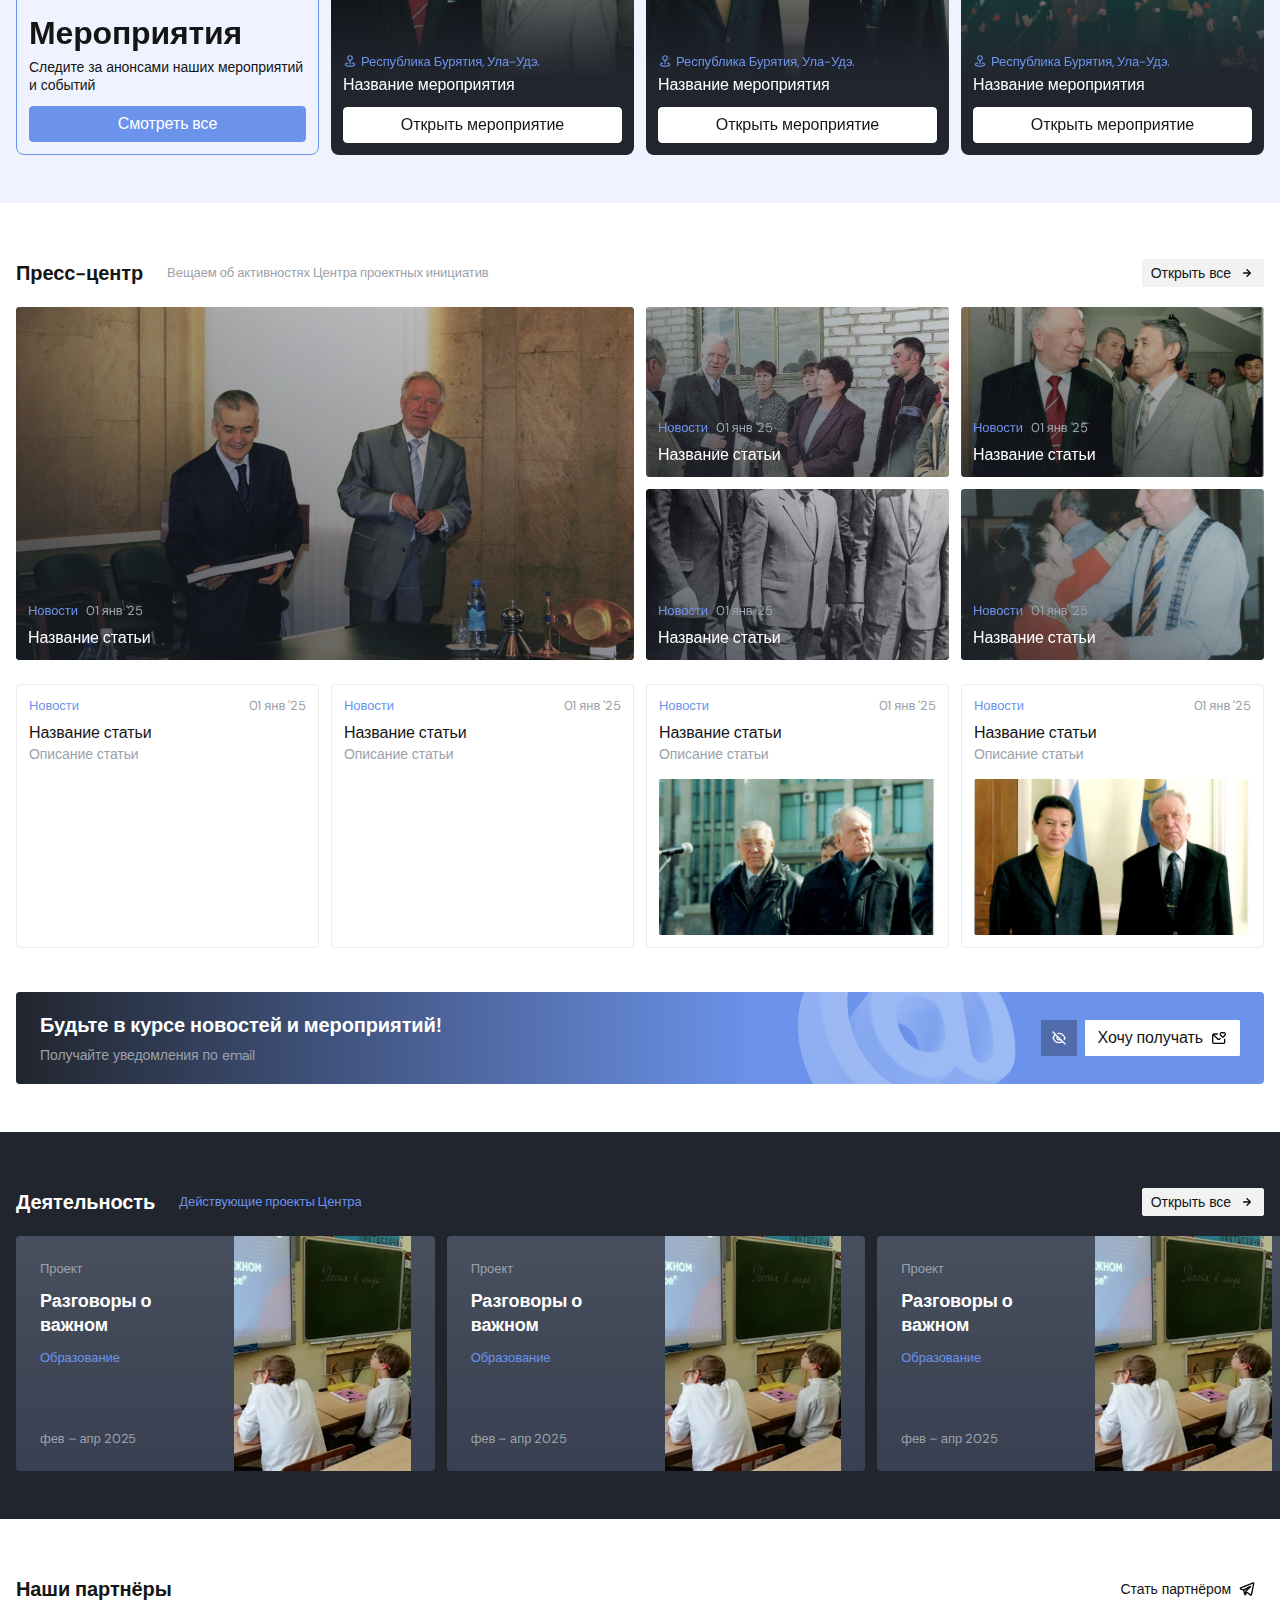
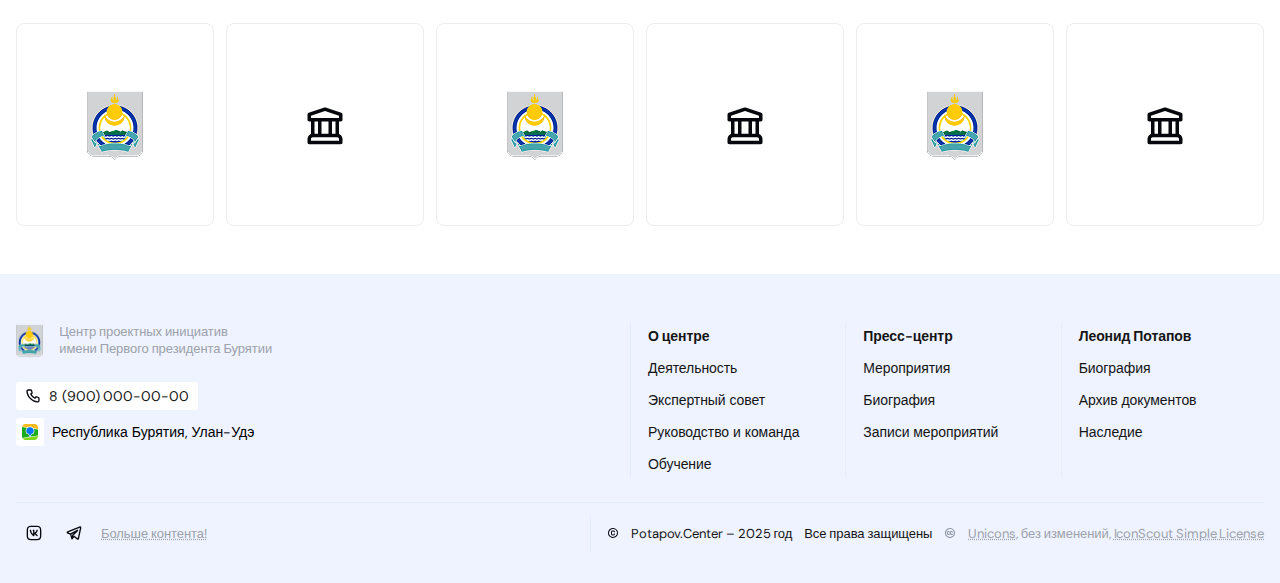
==== commit fba7ab96: "Add project-cards" ====
--- a/index.html
+++ b/index.html
@@ -16,6 +16,7 @@
 	<link rel="stylesheet" href="assets/css/sections/event-cards.css">
 	<link rel="stylesheet" href="assets/css/sections/hello-block.css">
 	<link rel="stylesheet" href="assets/css/sections/partners.css">
+	<link rel="stylesheet" href="assets/css/sections/project-cards.css">
 
 	<link rel="preconnect" href="https://fonts.googleapis.com">
 	<link rel="preconnect" href="https://fonts.gstatic.com" crossorigin>
@@ -116,7 +117,7 @@
 			</div>
 		</div>
 	</header>
-	<section id="hello-block" class="section is-color-bg-hightlight">
+	<section id="hello-block" class="section is-color-hightlight-dark">
 		<div class="content-wrapper hello-block-content">
 			<div class="hello-block-content__about">
 				<div class="hello-block-content__about__quote-block">
@@ -494,6 +495,50 @@
 			</div>
 		</div>
 	</section>
+	<section id="project-cards" class="section is-color-hightlight-dark">
+		<div class="content-wrapper">
+			<div class="headings-block">
+				<h2 class="text-heading">Деятельность</h2>
+				<div class="headings-block__subheadings">
+					<span class="text-label is-size-xs">Действующие проекты Центра</span>
+				</div>
+				<a href="#!" class="button is-style-secondary is-size-s">
+					Открыть все
+					<div class="icon" type="right-arrow"></div>
+				</a>
+			</div>
+			<div class="project-cards__list">
+				<a href="#!" class="project-card has-scale-animation">
+					<div class="project-card__about">
+						<span class="text-label is-size-xs">Проект</span>
+						<h3 class="project-card__about__heading">Разговоры о важном</h3>
+						<span class="text-link is-no-hover">Образование</span>
+						<span class="project-card__about__date text-label is-size-xs">фев – апр 2025</span>
+					</div>
+					<img class="project-card__cover" src="assets/images/examples/image057.jpg"/>
+				</a>
+				<a href="#!" class="project-card has-scale-animation">
+					<div class="project-card__about">
+						<span class="text-label is-size-xs">Проект</span>
+						<h3 class="project-card__about__heading">Разговоры о важном</h3>
+						<span class="text-link is-no-hover">Образование</span>
+						<span class="project-card__about__date text-label is-size-xs">фев – апр 2025</span>
+					</div>
+					<img class="project-card__cover" src="assets/images/examples/image057.jpg"/>
+				</a>
+				<a href="#!" class="project-card has-scale-animation">
+					<div class="project-card__about">
+						<span class="text-label is-size-xs">Проект</span>
+						<h3 class="project-card__about__heading">Разговоры о важном</h3>
+						<span class="text-link is-no-hover">Образование</span>
+						<span class="project-card__about__date text-label is-size-xs">фев – апр 2025</span>
+					</div>
+					<img class="project-card__cover" src="assets/images/examples/image057.jpg"/>
+				</a>
+			</div>
+		</div>
+		
+	</section>
 	<section id="partners-block" class="section is-has-heading">
 		<div class="content-wrapper">
 			<div class="headings-block">
--- a/assets/css/ui.css
+++ b/assets/css/ui.css
@@ -8,7 +8,7 @@
 	background-color: var(--color-bg-hightlight);
 }
 
-.section.is-color-bg-hightlight {
+.section.is-color-hightlight-dark {
 	background-color: var(--color-bg-hightlight-dark);
 }
 
@@ -55,6 +55,10 @@
 	font-weight: 600;
 	font-size: var(--font-size-heading-s);
 	letter-spacing: var(--font-letter-spacing);
+}
+
+.section.is-color-hightlight-dark .text-heading {
+	color: var(--color-bg-primary);
 }
 
 .text-link {
@@ -341,6 +345,10 @@
 	margin-right: auto;
 }
 
+.section.is-color-hightlight-dark .headings-block__subheadings .text-label {
+	color: var(--color-elem-hightlight);
+}
+
 
 /* Text blocks */
 
--- a/assets/css/sections/project-cards.css
+++ b/assets/css/sections/project-cards.css
@@ -0,0 +1,42 @@
+.project-cards__list {
+	display: grid;
+	grid-template-columns: repeat(3, 1fr);
+	gap: var(--space-column-gap);
+}
+
+.project-card {
+	width: var(--space-column-4);
+	box-sizing: border-box;
+	display: flex;
+	text-decoration: none;
+	aspect-ratio: 16/9;
+	background: linear-gradient(to bottom, var(--color-bg-hightlight-light), var(--color-bg-hightlight-light-ease));
+	border-radius: var(--border-radius-card-s);
+	padding-right: 24px;
+}
+
+.project-card__about {
+	width: 100%;
+	display: flex;
+	flex-direction: column;
+	gap: 12px;
+	padding: 24px;
+}
+
+.project-card__about__heading {
+	color: var(--color-bg-primary);
+	font-size: 18px;
+	font-weight: 600;
+	letter-spacing: var(--font-letter-spacing);
+}
+
+.project-card__cover {
+	display: block;
+	aspect-ratio: 3/4;
+	height: 100%;
+	object-fit: cover;
+}
+
+.project-card__about__date {
+	margin-top: auto;
+}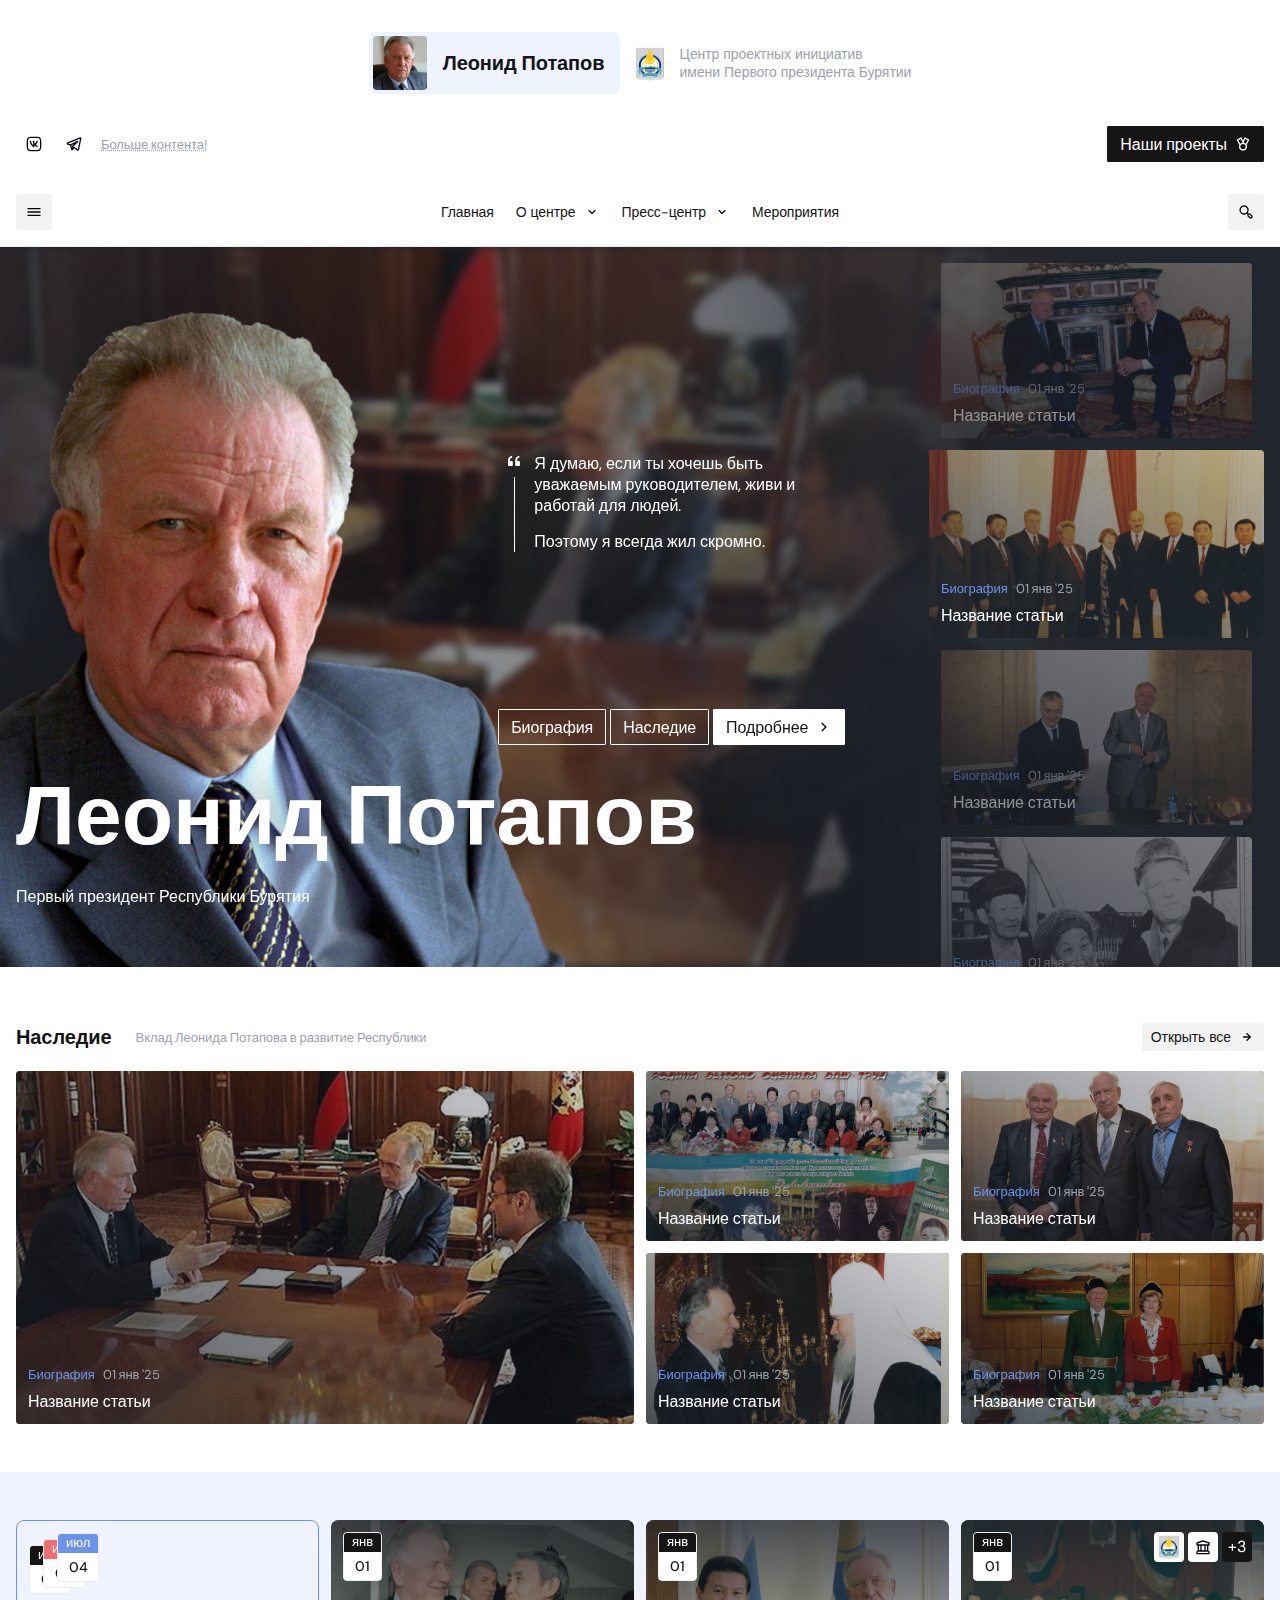
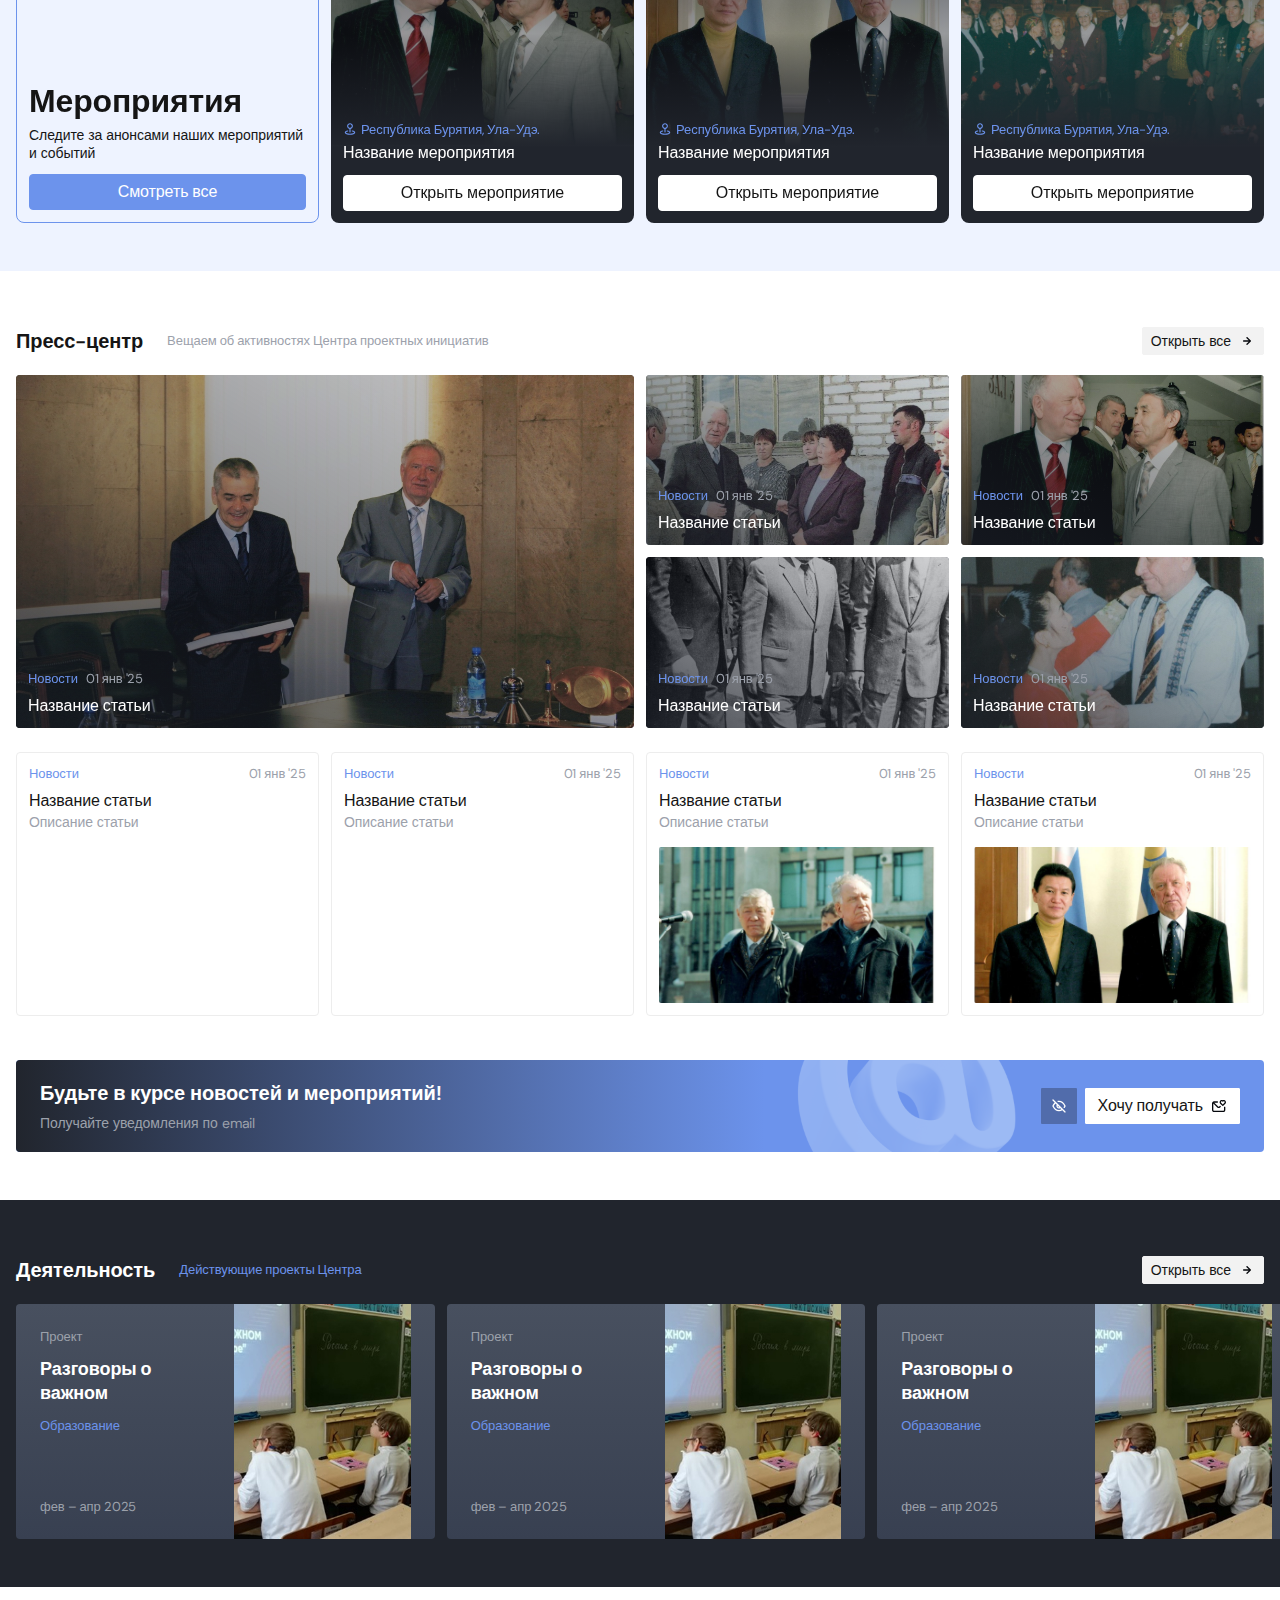
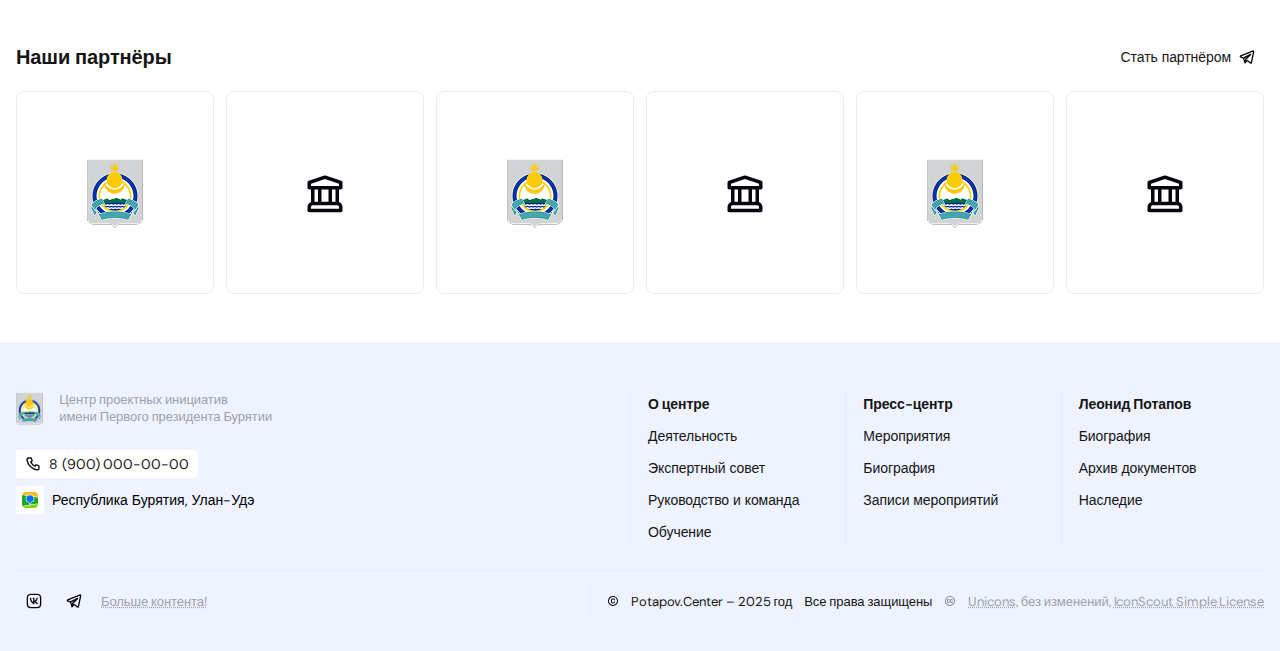
==== commit e362fd89: "Adaptation Header" ====
--- a/index.html
+++ b/index.html
@@ -40,13 +40,17 @@
 						<img src="./assets/images/res/avatar.jpg" alt="Леонид Потапов">
 						<span>Леонид Потапов</span>
 					</div>
-					<img class="main-logoes__coat-buryatia" src="./assets/images/res/gerb-buryatia.png" alt="Герб Бурятии">
-					<span class="main-logoes__site-name">Центр проектных инициатив<br/>имени Первого президента Бурятии</span>
-				</div>
-				<a href="#!" class="button is-style-accent">
-					Наши проекты
-					<span class="icon" type="award"></span>
-				</a>
+					<div class="main-logoes__organization-block">
+						<img class="main-logoes__coat-buryatia" src="./assets/images/res/gerb-buryatia.png" alt="Герб Бурятии">
+						<span class="main-logoes__site-name">Центр проектных инициатив<br/>имени Первого президента Бурятии</span>
+					</div>
+				</div>
+				<div class="main-accent-buttons">
+					<a href="#!" class="button is-style-accent">
+						Наши проекты
+						<span class="icon" type="award"></span>
+					</a>
+				</div>
 			</div>
 		</div>
 		<div class="main-header__nav main-header-container">
--- a/assets/css/header.css
+++ b/assets/css/header.css
@@ -53,7 +53,15 @@
 	align-items: center;
 }
 
-.main-logoes {
+.main-accent-buttons {
+	display: flex;
+	flex-wrap: nowrap;
+	gap: 12px;
+	justify-content: flex-end;
+}
+
+.main-logoes,
+.main-logoes__organization-block {
 	display: flex;
 	justify-content: center;
 	align-items: center;
@@ -94,4 +102,71 @@
 	letter-spacing: var(--font-letter-spacing);
 	font-weight: 400;
 	color: var(--color-elem-secondary);
+}
+
+
+/* ----------- Adaptation ----------- */
+
+@media screen and (max-width: 1312px) {
+	.main-header__content .content-wrapper {
+		display: grid;
+		justify-content: space-between;
+		grid-template-columns: repeat(2, 1fr);
+		gap: 32px 12px;
+	}
+
+	.main-header__content .main-logoes {
+		grid-row: 1 / 2;
+		grid-column: 1 / 3;
+	}
+}
+
+@media screen and (max-width: 1024px) {
+	.main-header__content .content-wrapper {
+		display: grid;
+		justify-content: space-between;
+		grid-template-columns: repeat(2, 1fr);
+		gap: 32px 12px;
+	}
+
+	.main-header__content .main-accent-buttons,
+	.main-header__content .social-buttons {
+		display: none;
+	}
+}
+
+@media screen and (max-width: 720px) {
+	.main-nav__short-list {
+		display: none;
+	}
+
+	.main-logoes {
+		position: relative;
+		flex-direction: column;
+	}
+
+	.main-logoes__organization-block {
+		position: absolute;
+		bottom: -68px;
+		z-index: 2000;
+	}
+}
+
+@media screen and (max-width: 440px) {
+	.main-header__content {
+		padding: 16px 0 0 0;
+	}
+
+	.main-logoes__organization-block {
+		bottom: -52px;
+	}
+
+	.main-logoes__coat-buryatia {
+		display: none;
+	}
+
+	.main-logoes__site-name {
+		text-align: center;
+		font-size: var(--font-size-content-xs);
+	}
 }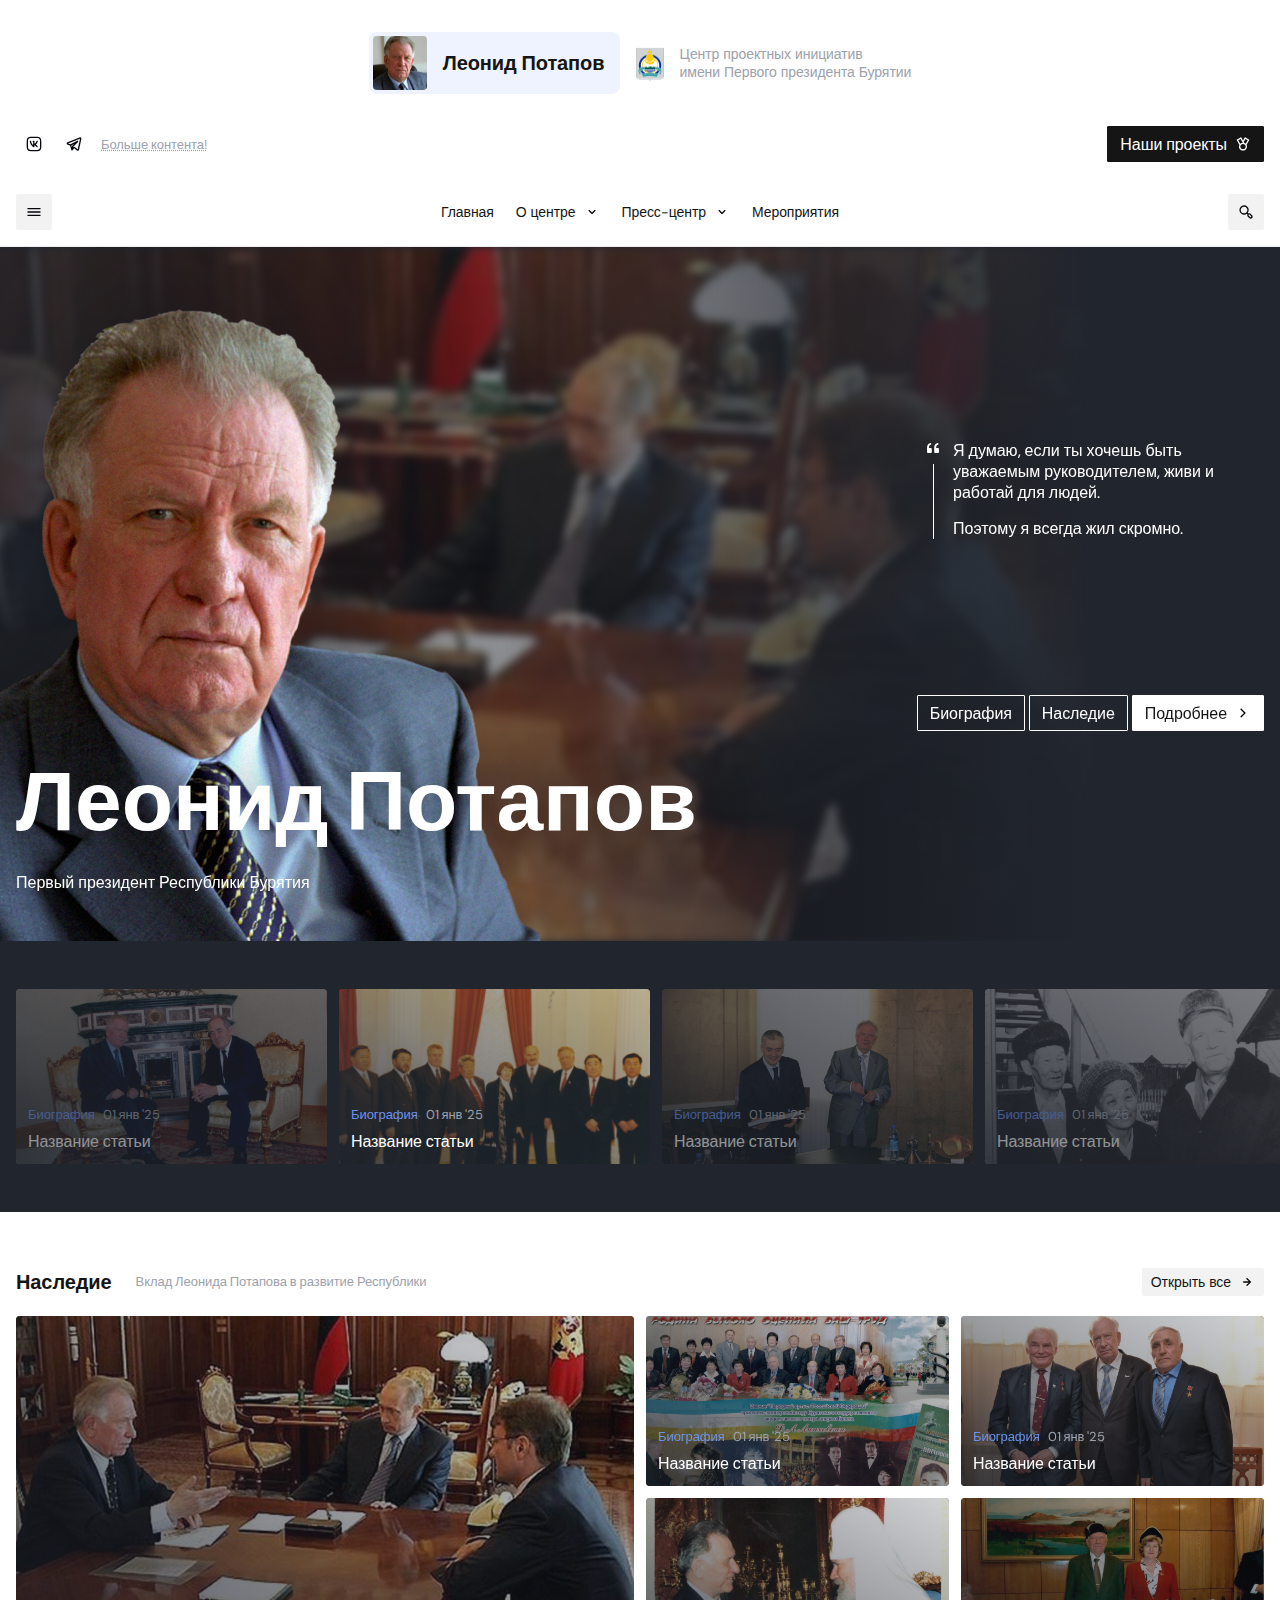
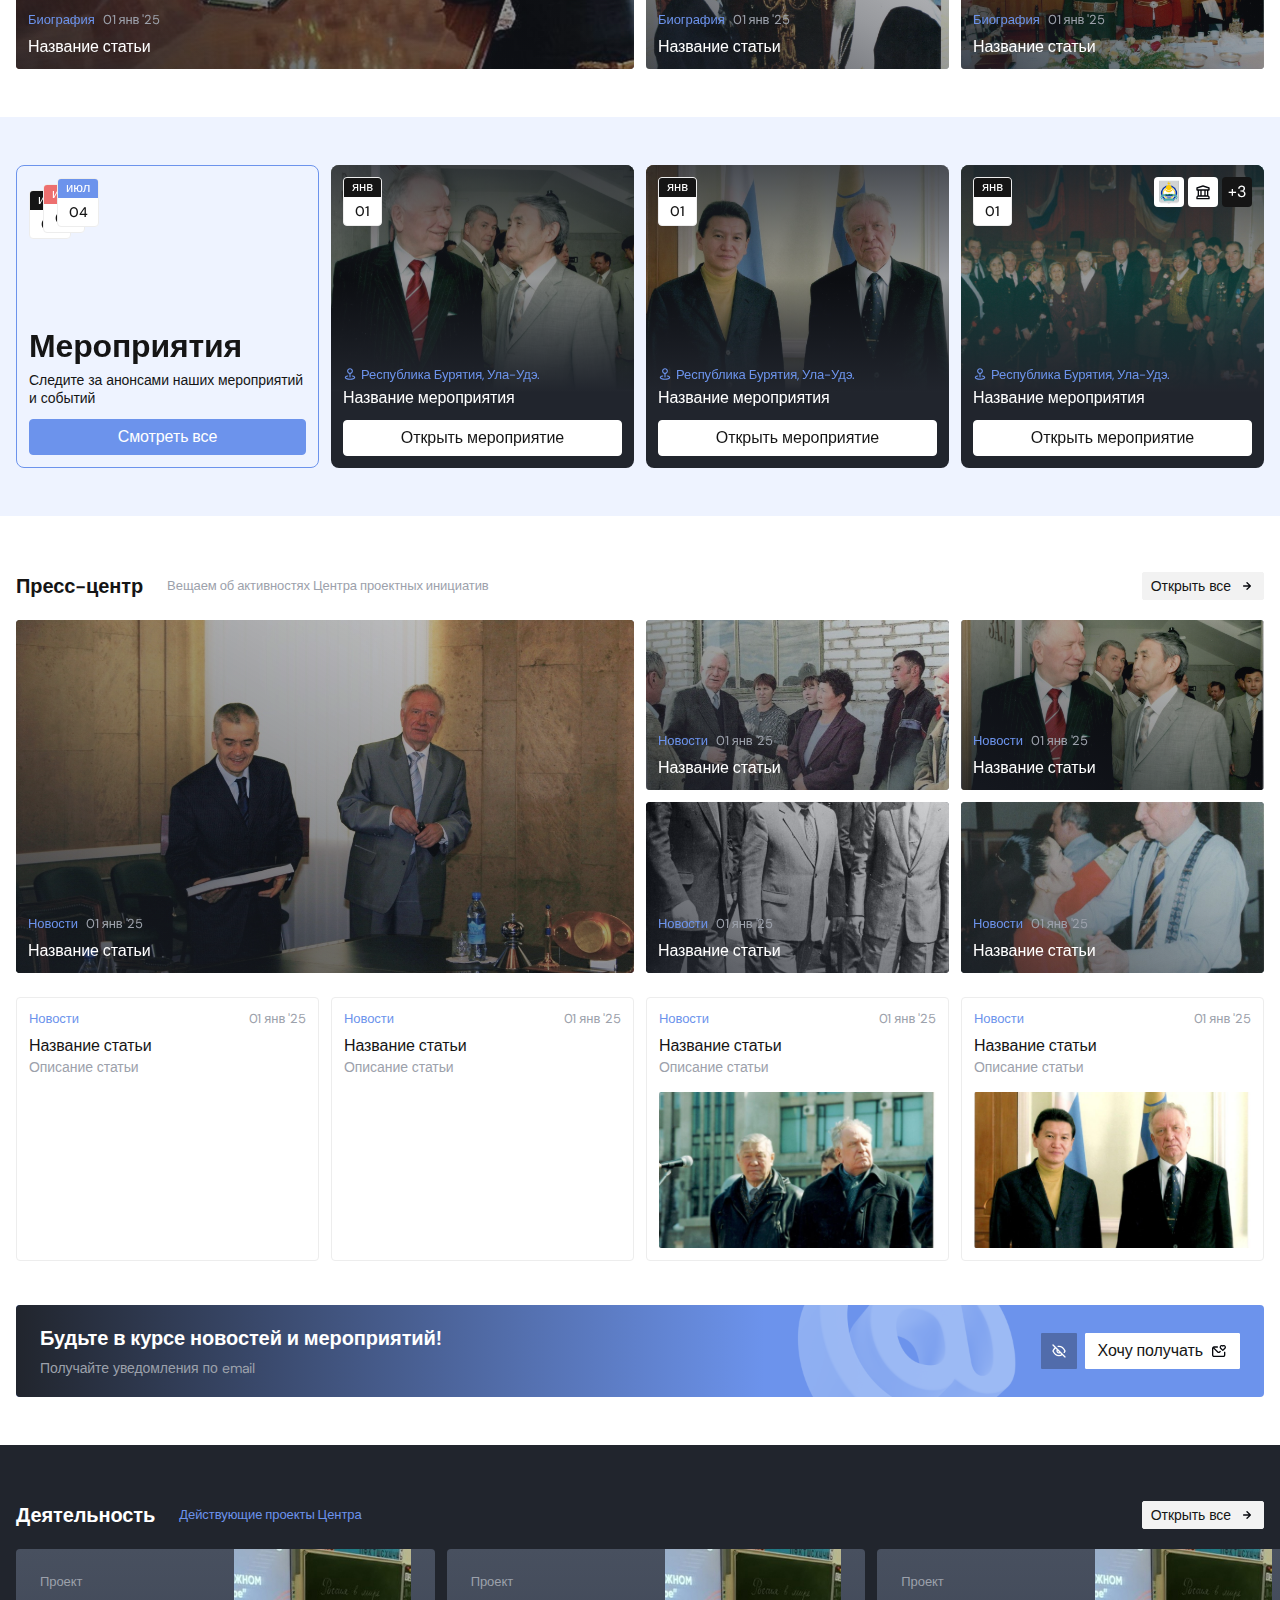
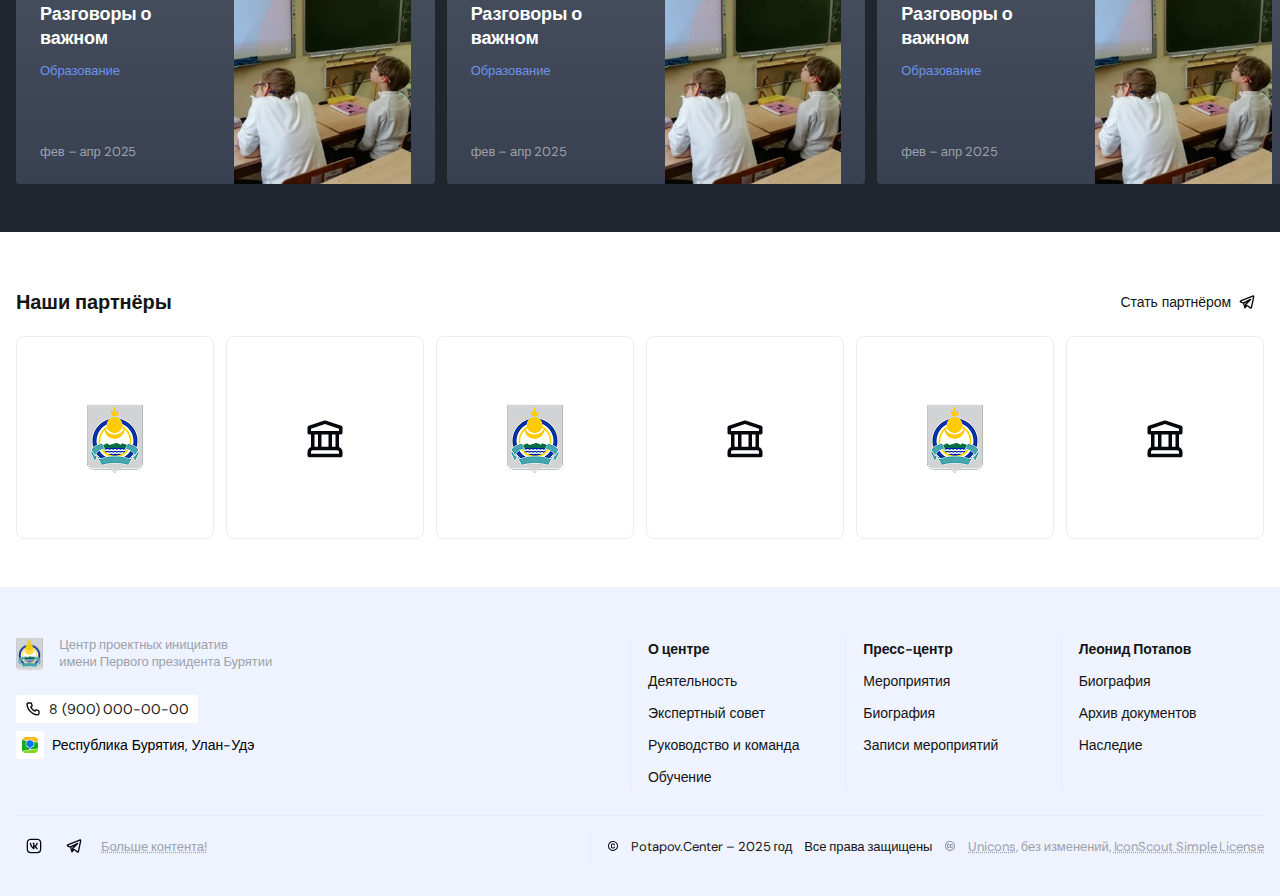
==== commit 7bad8656: "Adaptation Footer" ====
--- a/index.html
+++ b/index.html
@@ -635,11 +635,15 @@
 					<a href="#!" class="button is-size-xs is-style-transparent social-buttons__more-content">Больше контента!</a>
 				</div>
 				<div class="copyright">
-					<span class="icon" type="copyright"></span>
-					<span class="copyright__label">Potapov.Center – 2025 год</span>
-					<span class="copyright__label">Все права защищены</span>
-					<span class="icon is-color-grey" type="creative-commons"></span>
-					<p class="copyright__label is-color-grey"><a href="https://iconscout.com/unicons/free-line-icons" target="_blank">Unicons</a>, без изменений, <a href="https://iconscout.com/licenses#simple_license" target="_blank">IconScout Simple License</a></p>
+					<div class="copyright__item">
+						<span class="icon" type="copyright"></span>
+						<span class="copyright__label">Potapov.Center – 2025 год</span>
+						<span class="copyright__label">Все права защищены</span>
+					</div>
+					<div class="copyright__item">
+						<span class="icon is-color-grey" type="creative-commons"></span>
+						<p class="copyright__label is-color-grey"><a href="https://iconscout.com/unicons/free-line-icons" target="_blank">Unicons,</a> без изменений, <a href="https://iconscout.com/licenses#simple_license" target="_blank">IconScout Simple License</a></p>
+					</div>
 				</div>
 			</div>
 		</div>
--- a/assets/css/root.css
+++ b/assets/css/root.css
@@ -64,4 +64,13 @@
 	/* Transition times */
 	--transition-m: 150ms;
 	--transition-l: 250ms;
+}
+
+
+/* ----------- Adaptation ----------- */
+
+@media screen and (max-width: 1024px) {
+	:root {
+		--max-width-content-wrapper: 634px;
+	}
 }--- a/assets/css/ui.css
+++ b/assets/css/ui.css
@@ -380,4 +380,40 @@
 	width: 1px;
 	height: calc(100% - 28px);
 	border-left: 1px solid var(--color-elem-primary);
+}
+
+
+/* ----------- Adaptation ----------- */
+
+@media screen and (max-width: 1024px) {
+	.main-nav__full-list {
+		display: grid;
+		grid-template-columns: repeat(3, 1fr);
+		justify-content: center;
+	}
+
+	.main-nav__full-list > li {
+		width: auto;
+	}
+}
+
+@media screen and (max-width: 720px) {
+	.main-nav__full-list {
+		grid-template-columns: repeat(2, 1fr);
+	}
+
+	.main-header__nav .main-nav .main-nav__full-list > li:first-child {
+		border-left: 1px solid var(--color-border-hightlight) !important;
+	}
+}
+
+@media screen and (min-width: 440px) and (max-width: 720px) {
+
+}
+
+@media screen and (max-width: 440px) {
+	.main-nav__full-list {
+		display: flex;
+		flex-direction: column;
+	}
 }--- a/assets/css/header.css
+++ b/assets/css/header.css
@@ -20,6 +20,10 @@
 	gap: 4px;
 }
 
+.main-nav {
+	display: contents;
+}
+
 .main-header__nav.is-opened .icon[type="bars"] { 
 	display: none;
 }
@@ -133,6 +137,39 @@
 	.main-header__content .social-buttons {
 		display: none;
 	}
+
+	.main-header-container.is-opened .main-nav {
+		display: flex;
+		align-items: center;
+		justify-content: center;
+	}
+
+	.main-nav {
+		position: absolute;
+		background-color: var(--color-bg-primary);
+		left: 0;
+		right: 0;
+		top: 68px;
+		/* height: calc(100dvh - 178px); */
+		padding-bottom: 110px;
+		overflow-y: auto;
+	}
+}
+
+@media screen and (min-width: 720px) and (max-width: 1024px) {
+	.main-header__nav .main-nav .main-nav__full-list > li:first-child {
+		border-left: none;
+		grid-column: 1 / -1;
+		width: 100%;
+		border-bottom: 1px solid var(--color-border-hightlight);
+		padding-bottom: 8px;
+		justify-content: center;
+		display: flex;
+	}
+
+	.main-header__nav .main-nav .main-nav__full-list > li:first-child > .button {
+		align-self: center;
+	}
 }
 
 @media screen and (max-width: 720px) {
@@ -161,7 +198,7 @@
 		bottom: -52px;
 	}
 
-	.main-logoes__coat-buryatia {
+	.main-header .main-logoes__coat-buryatia {
 		display: none;
 	}
 
@@ -169,4 +206,15 @@
 		text-align: center;
 		font-size: var(--font-size-content-xs);
 	}
+
+	.main-header-container.is-opened .main-nav {
+		justify-content: flex-start;
+	}
+
+	.main-nav__full-list,
+	.main-nav__full-list li,
+	.main-nav__full-list .button {
+		box-sizing: border-box;
+		width: 100%;
+	}
 }--- a/assets/css/footer.css
+++ b/assets/css/footer.css
@@ -14,6 +14,7 @@
 .main-footer__content {
 	display: flex;
 	justify-content: space-between;
+	gap: var(--space-column-gap);
 }
 
 .main-footer-content__about {
@@ -59,6 +60,12 @@
 	border-left: 1px solid var(--color-border-hightlight);
 }
 
+.copyright__item {
+	display: flex;
+	align-items: center;
+	gap: 12px;
+}
+
 .copyright .icon {
 	height: 12px;
 }
@@ -77,4 +84,85 @@
 .copyright__label a {
 	color: inherit;
 	text-decoration: underline dotted;
+}
+
+
+/* ----------- Adaptation ----------- */
+
+@media screen and (max-width: 1024px) {
+	.main-footer .main-logoes {
+		padding-bottom: 12px;
+	}
+
+	.main-footer__content {
+		flex-direction: column;
+		gap: 24px;
+	}
+
+	.main-footer__content,
+	.main-footer-content__about,
+	.main-footer__copyright {
+		display: contents;
+	}
+
+	.main-footer__contacts,
+	.social-buttons {
+		order: 1;
+	}
+
+	.main-footer__contacts {
+		flex-direction: row;
+		justify-content: center;
+	}
+
+	.main-footer .main-nav__full-list {
+		padding-bottom: 24px;
+		border-bottom: 1px solid var(--color-border-hightlight);
+	}
+
+	.main-footer__copyright {
+		flex-direction: column;
+	}
+
+	.social-buttons {
+		justify-content: center;
+	}
+
+	.copyright {
+		order: 2;
+		white-space: nowrap;
+		justify-content: center;
+		flex-wrap: wrap;
+		padding: 24px 0 0 0;
+		border-left: none;
+		border-top: 1px solid var(--color-border-hightlight);
+	}
+
+	.main-footer .main-nav__full-list > li {
+		padding: 0;
+		border: none;
+	}
+}
+
+@media screen and (max-width: 480px) {
+	.main-footer__contacts {
+		flex-direction: column;
+	}
+
+	.copyright {
+		white-space: initial;
+	}
+
+	.social-buttons {
+		justify-content: flex-start;
+	}
+
+	.copyright,
+	.copyright__label,
+	.copyright__item {
+		white-space: initial;
+		display: flex;
+		flex-direction: column;
+		align-items: flex-start;
+	}
 }--- a/assets/css/sections/hello-block.css
+++ b/assets/css/sections/hello-block.css
@@ -164,4 +164,104 @@
 
 .hello-block-content__about__quote-block .block-quote::after {
 	border-left: 1px solid var(--color-bg-primary);
+}
+
+
+/* ----------- Adaptation ----------- */
+
+@media screen and (max-width: 1312px) {
+	#hello-block {
+		--sidebar-height: 270px;
+		height: auto;
+		min-height: auto;
+	}
+
+	#hello-block .hello-block-content {
+		display: flex;
+		flex-direction: column;
+		justify-content: space-between;
+		gap: 0;
+	}
+
+	.hello-block-content__about {
+		gap: 16px;
+		padding: var(--spacing-block) 0px;
+	}
+
+	.hello-block-content__articles-sidebar__scroll-block-content {
+		flex-direction: row;
+		width: fit-content;
+	}
+	
+	.hello-block-content__about__quote-block {
+		height: calc(var(--spacing-block) * 8);
+	}
+
+	.hello-block-content__articles-sidebar {
+		position: relative;
+		left: -16px;
+		box-sizing: border-box;
+		width: calc(100% + 32px);
+		height: auto;
+		padding: var(--spacing-block) 0;
+		background-color: var(--color-bg-hightlight-dark);
+		overflow-x: auto;
+	}
+
+	.hello-block-content__articles-sidebar::after {
+		display: none;
+	}
+	
+	.hello-block-content__articles-sidebar__scroll-block {
+		display: contents;
+	}
+
+	.hello-block-content__articles-sidebar__scroll-block-content {
+		padding: 0 16px;
+	}
+
+	.hello-block-content__articles-sidebar .article-card:hover, .hello-block-content__articles-sidebar .article-card:active, .hello-block-content__articles-sidebar:not(:hover) .article-card:nth-child(2) {
+		width: var(--space-column-3);
+	}
+
+	.hello-block-content__articles-sidebar .article-card {
+		width: var(--space-column-3);
+	}
+
+	.hello-block__bg {
+		height: fit-content;
+		height: calc(100% - var(--sidebar-height));
+	}
+}
+
+@media screen and (max-width: 720px) {
+	.hello-block-content__about {
+		align-items: center;
+	}
+
+	.hello-block-content__about__quote-block {
+		display: none;
+	}
+	
+	.hello-block-content__about__buttons-list {
+		padding-top: 32px;
+		order: 1;
+	}
+
+	.hello-block-bg__potapov {
+		left: 0;
+		width: 100%;
+		height: auto;
+	}
+
+	.hello-block-content__about__description {
+		margin-bottom: 80vw;
+		text-align: center;
+	}
+
+	.hello-block-content__about__heading {
+		text-align: center;
+		font-size: 72px;
+		line-height: 110%;
+	}
 }